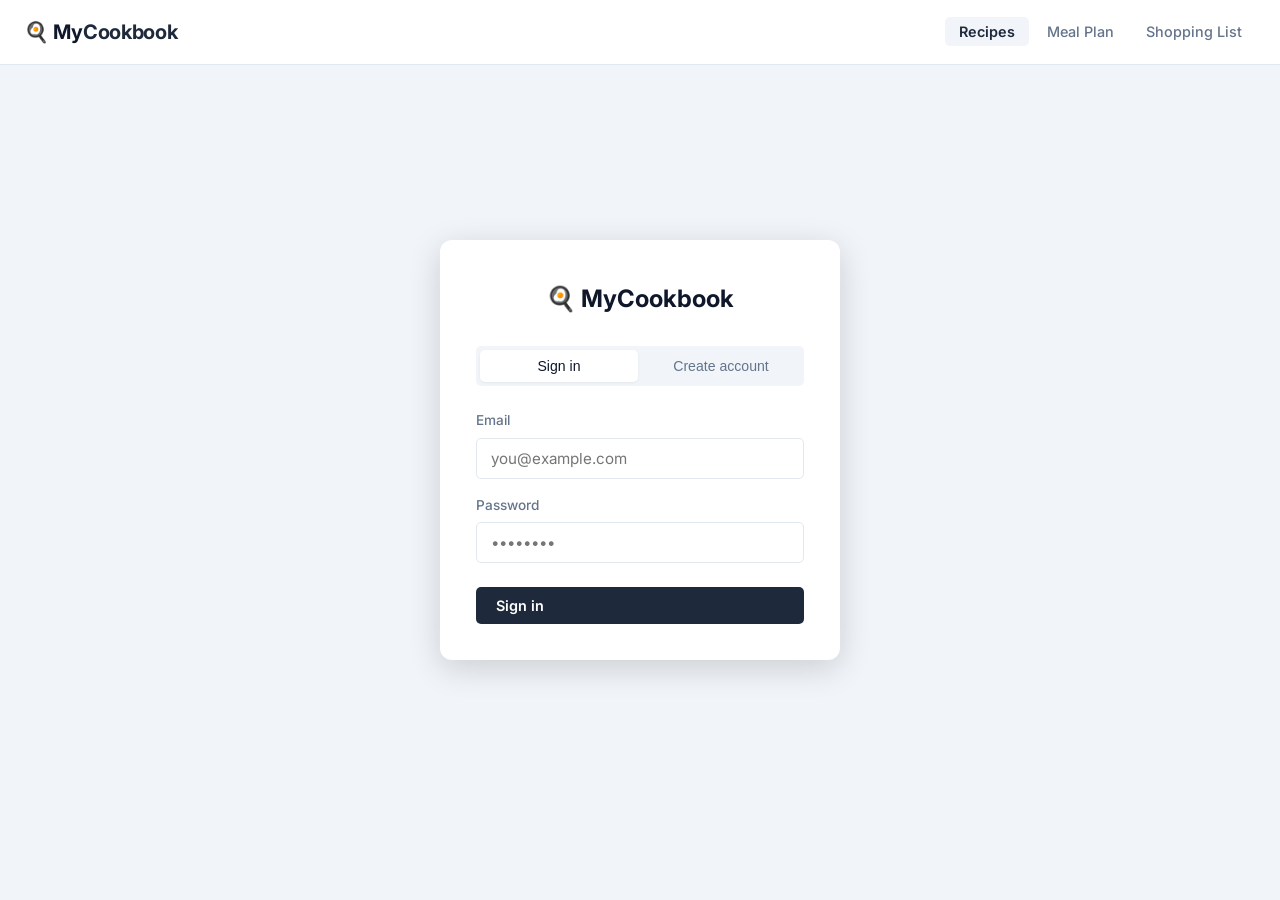
==== templates/index.html @ b2a3c60c "Fix iPhone navbar safe area, mobile nav layout, compress photos before upload" ====
<!DOCTYPE html>
<html lang="en">
<head>
  <meta charset="UTF-8">
  <meta name="viewport" content="width=device-width, initial-scale=1.0, viewport-fit=cover">
  <title>MyCookbook</title>

  <!-- PWA -->
  <link rel="manifest" href="/manifest.json">
  <meta name="theme-color" content="#4CAF50">

  <!-- iOS Safari PWA -->
  <meta name="apple-mobile-web-app-capable" content="yes">
  <meta name="apple-mobile-web-app-status-bar-style" content="black-translucent">
  <meta name="apple-mobile-web-app-title" content="MyCookbook">
  <link rel="apple-touch-icon" href="/static/icons/apple-touch-icon.png">

  <link rel="stylesheet" href="/static/style.css?v=2">
  <link rel="icon" href="/static/icons/icon-192.png">
</head>
<body>

  <!-- ======================================================
       Navbar
  ====================================================== -->
  <nav class="navbar">
    <div class="navbar-row">
      <div class="navbar-brand">🍳 My<span>Cookbook</span></div>
      <ul class="nav-links">
        <li><a href="#" data-view="recipes"  class="active">Recipes</a></li>
        <li><a href="#" data-view="mealplan">Meal Plan</a></li>
        <li><a href="#" data-view="shopping">Shopping List</a></li>
      </ul>
      <button class="btn-logout" id="logout-btn" style="display:none">Sign out</button>
    </div>
  </nav>

  <!-- ======================================================
       Auth screen (shown when not logged in)
  ====================================================== -->
  <div id="auth-screen" style="display:none">
    <div class="auth-card">
      <div class="auth-logo">🍳 MyCookbook</div>
      <div class="auth-tabs">
        <button class="auth-tab active" data-tab="login">Sign in</button>
        <button class="auth-tab" data-tab="register">Create account</button>
      </div>

      <form id="auth-form" autocomplete="on">
        <div class="auth-field">
          <label for="auth-email">Email</label>
          <input type="email" id="auth-email" autocomplete="email" placeholder="you@example.com" required>
        </div>
        <div class="auth-field">
          <label for="auth-password">Password</label>
          <input type="password" id="auth-password" autocomplete="current-password" placeholder="••••••••" required>
        </div>
        <div id="auth-error" class="auth-error" style="display:none"></div>
        <button type="submit" class="btn btn-primary auth-submit" id="auth-submit-btn">Sign in</button>
      </form>
    </div>
  </div>

  <!-- ======================================================
       Main content
  ====================================================== -->
  <main class="main-content" id="app-root" style="display:none">

    <!-- ==================== RECIPES VIEW ==================== -->
    <section class="view active" id="view-recipes">

      <!-- Import card -->
      <div class="import-section">
        <h2>Import a Recipe</h2>
        <p>Paste a recipe URL, or upload a photo of a recipe.</p>
        <div class="import-row">
          <input
            type="url"
            id="import-url"
            placeholder="https://www.allrecipes.com/recipe/..."
            autocomplete="off"
            spellcheck="false"
          >
          <button class="btn btn-primary btn-lg" id="import-btn">
            Import
          </button>
          <button class="btn btn-secondary btn-lg" id="import-photo-btn">
            📷 Photo
          </button>
          <input type="file" id="import-image-input" accept="image/*" style="display:none">
        </div>
        <div id="import-spinner" class="spinner-wrap hidden" style="margin-top:16px">
          <div class="spinner"></div>
          <p>Fetching recipe…</p>
        </div>
      </div>

      <!-- Search bar -->
      <div class="search-filter-section">
        <input
          type="text"
          id="search-input"
          class="search-bar"
          placeholder="Search recipes or ingredients…"
          autocomplete="off"
        >
        <!-- Tag filter chips -->
        <div class="tag-chips" id="tag-chips">
          <button class="tag-chip active" data-tag="All">All</button>
          <button class="tag-chip" data-tag="Vegetarian">Vegetarian</button>
          <button class="tag-chip" data-tag="Vegan">Vegan</button>
          <button class="tag-chip" data-tag="Quick">Quick (&lt;30min)</button>
          <button class="tag-chip" data-tag="Pasta">Pasta</button>
          <button class="tag-chip" data-tag="Chicken">Chicken</button>
          <button class="tag-chip" data-tag="Fish">Fish</button>
          <button class="tag-chip" data-tag="Beef">Beef</button>
          <button class="tag-chip" data-tag="Soup">Soup</button>
        </div>
      </div>

      <!-- Recipe grid -->
      <div class="section-header">
        <h2>My Recipes <span class="recipe-count" id="recipe-count">(0)</span></h2>
      </div>
      <div class="recipe-grid" id="recipe-grid"></div>

    </section>

    <!-- ==================== MEAL PLAN VIEW ==================== -->
    <section class="view" id="view-mealplan">
      <div class="section-header" style="margin-bottom:24px">
        <h2>Meal Plan</h2>
        <div style="display:flex;gap:8px">
          <button class="btn btn-secondary btn-sm" id="save-week-btn">💾 Save week</button>
          <button class="btn btn-danger btn-sm" id="clear-week-btn">🗑 Clear week</button>
        </div>
      </div>

      <div class="mealplan-layout">
        <!-- 7-day grid -->
        <div>
          <div class="day-grid" id="day-grid">
            <!-- rendered by JS -->
          </div>

          <!-- Saved weeks collapsible section -->
          <div class="saved-weeks-section" id="saved-weeks-section" style="margin-top:28px">
            <button class="saved-weeks-toggle" id="saved-weeks-toggle">
              <span>📋 Saved weeks</span>
              <span class="toggle-arrow" id="toggle-arrow">▼</span>
            </button>
            <div class="saved-weeks-list" id="saved-weeks-list" style="display:none">
              <!-- rendered by JS -->
            </div>
          </div>
        </div>

        <!-- Sidebar -->
        <aside class="mealplan-sidebar">
          <h3>Settings</h3>

          <div class="people-ctrl">
            <label>People</label>
            <div class="number-input">
              <button id="people-minus">−</button>
              <span id="people-display">2</span>
              <button id="people-plus">+</button>
            </div>
          </div>

          <button class="btn btn-primary" style="width:100%" id="gen-shopping-btn">
            🛒 Generate Shopping List
          </button>
        </aside>
      </div>
    </section>

    <!-- ==================== SHOPPING LIST VIEW ==================== -->
    <section class="view" id="view-shopping">
      <div class="section-header" style="margin-bottom:24px">
        <h2>Shopping List</h2>
      </div>

      <div class="shopping-layout">
        <!-- Main list -->
        <div class="shopping-list-panel" id="shopping-list-panel">
          <div style="text-align:center;color:var(--text-muted);padding:60px 0">
            <div style="font-size:2.5rem;margin-bottom:12px">🛒</div>
            <p>Add recipes to your meal plan first,<br>then generate the shopping list here.</p>
          </div>
        </div>

        <!-- Controls sidebar -->
        <aside class="shopping-controls">
          <h3>Store</h3>
          <div class="store-toggle">
            <input type="radio" name="store" id="store-ah" value="Albert Heijn" checked>
            <label for="store-ah">Albert Heijn</label>
            <input type="radio" name="store" id="store-lidl" value="Lidl">
            <label for="store-lidl">Lidl</label>
          </div>

          <!-- AH authentication section (shown only when AH is selected) -->
          <div id="ah-auth-section" style="display:none;margin-top:14px">
            <div id="ah-status-disconnected">
              <button class="btn btn-secondary" style="width:100%" id="ah-connect-btn">
                🔗 Connect Albert Heijn
              </button>
            </div>
            <div id="ah-status-connected" style="display:none">
              <div class="ah-connected-badge">✓ Albert Heijn connected</div>
              <button class="btn btn-secondary btn-sm" id="ah-disconnect-btn" style="width:100%;margin-top:6px">
                Disconnect
              </button>
            </div>
            <button class="btn btn-primary" style="width:100%;margin-top:10px" id="ah-send-btn" disabled>
              🛒 Send to AH app
            </button>
          </div>

          <button class="btn btn-primary" style="width:100%;margin-top:14px;margin-bottom:8px" onclick="renderShoppingList()">
            ↻ Refresh List
          </button>
          <button class="btn btn-secondary" style="width:100%" onclick="window.print()">
            🖨️ Print
          </button>
        </aside>
      </div>
    </section>

  </main>

  <!-- ======================================================
       Recipe Detail Modal
  ====================================================== -->
  <div class="modal-backdrop" id="recipe-modal" role="dialog" aria-modal="true">
    <div class="modal">

      <div class="modal-hero" id="modal-hero">
        <div class="modal-hero-placeholder">🍽️</div>
      </div>
      <button class="modal-close" id="modal-close" aria-label="Close">✕</button>
      <button class="modal-edit-btn" id="modal-edit-btn" aria-label="Edit recipe" title="Edit recipe">✏️</button>

      <div class="modal-body">
        <!-- VIEW MODE -->
        <div id="modal-view-mode">
          <h1 class="modal-title" id="modal-title"></h1>
          <div class="modal-meta" id="modal-meta"></div>
          <p class="modal-desc" id="modal-desc"></p>

          <!-- Nutrition badges -->
          <div class="nutrition-row hidden" id="modal-nutrition"></div>

          <!-- Two-column: ingredients + instructions -->
          <div class="recipe-columns">
            <div>
              <div class="col-title">Ingredients</div>
              <ul class="ingredients-list" id="modal-ingredients"></ul>
            </div>
            <div>
              <div class="col-title">Instructions</div>
              <ol class="instructions-list" id="modal-instructions"></ol>
            </div>
          </div>

          <div class="modal-footer">
            <button class="btn btn-primary" id="add-to-mealplan-btn">📅 Add to Meal Plan</button>
            <span class="source-link hidden" id="modal-source"></span>
          </div>
        </div>

        <!-- EDIT MODE -->
        <div id="modal-edit-mode" style="display:none">
          <div class="edit-field-group">
            <label class="edit-label" for="edit-title">Title</label>
            <input type="text" id="edit-title" class="edit-input">
          </div>
          <div class="edit-field-group">
            <label class="edit-label" for="edit-desc">Description</label>
            <textarea id="edit-desc" class="edit-textarea" rows="3"></textarea>
          </div>
          <div class="edit-field-row">
            <div class="edit-field-group" style="flex:1">
              <label class="edit-label" for="edit-servings">Servings</label>
              <input type="number" id="edit-servings" class="edit-input" min="1" style="max-width:100px">
            </div>
            <div class="edit-field-group" style="flex:1">
              <label class="edit-label" for="edit-preptime">Prep Time</label>
              <input type="text" id="edit-preptime" class="edit-input" placeholder="e.g. 15 min">
            </div>
            <div class="edit-field-group" style="flex:1">
              <label class="edit-label" for="edit-cooktime">Cook Time</label>
              <input type="text" id="edit-cooktime" class="edit-input" placeholder="e.g. 30 min">
            </div>
          </div>
          <div class="edit-field-group">
            <label class="edit-label" for="edit-ingredients">Ingredients <span style="font-weight:400;color:var(--text-muted)">(one per line)</span></label>
            <textarea id="edit-ingredients" class="edit-textarea" rows="8"></textarea>
          </div>
          <div class="edit-field-group">
            <label class="edit-label" for="edit-instructions">Instructions <span style="font-weight:400;color:var(--text-muted)">(one per line)</span></label>
            <textarea id="edit-instructions" class="edit-textarea" rows="8"></textarea>
          </div>
          <div class="edit-field-group">
            <label class="edit-label" for="edit-image">Photo URL</label>
            <input type="url" id="edit-image" class="edit-input" placeholder="https://…">
          </div>
          <div class="edit-field-group">
            <label class="edit-label">Tags</label>
            <div class="edit-tags-checkboxes" id="edit-tags-checkboxes"></div>
          </div>
          <div class="edit-actions">
            <button class="btn btn-primary" id="edit-save-btn">Save</button>
            <button class="btn btn-secondary" id="edit-cancel-btn">Cancel</button>
          </div>
        </div>
      </div>
    </div>
  </div>

  <!-- ======================================================
       Import Preview Modal
  ====================================================== -->
  <div class="modal-backdrop" id="preview-modal" role="dialog" aria-modal="true">
    <div class="modal" style="max-width:700px">
      <button class="modal-close" id="preview-close" aria-label="Close">✕</button>
      <div class="modal-body" style="padding-top:52px">
        <h2 style="margin-bottom:4px;font-size:1.2rem">Preview &amp; edit before saving</h2>
        <p style="color:var(--text-muted);font-size:.88rem;margin-bottom:20px">Review the extracted recipe. Edit any field, then save to your library.</p>

        <div class="edit-field-group">
          <label class="edit-label" for="preview-title">Title</label>
          <input type="text" id="preview-title" class="edit-input">
        </div>
        <div class="edit-field-group">
          <label class="edit-label" for="preview-desc">Description</label>
          <textarea id="preview-desc" class="edit-textarea" rows="3"></textarea>
        </div>
        <div class="edit-field-row">
          <div class="edit-field-group" style="flex:1">
            <label class="edit-label" for="preview-servings">Servings</label>
            <input type="number" id="preview-servings" class="edit-input" min="1" style="max-width:100px">
          </div>
          <div class="edit-field-group" style="flex:1">
            <label class="edit-label" for="preview-preptime">Prep Time</label>
            <input type="text" id="preview-preptime" class="edit-input" placeholder="e.g. 15 min">
          </div>
          <div class="edit-field-group" style="flex:1">
            <label class="edit-label" for="preview-cooktime">Cook Time</label>
            <input type="text" id="preview-cooktime" class="edit-input" placeholder="e.g. 30 min">
          </div>
        </div>
        <div class="edit-field-group">
          <label class="edit-label" for="preview-ingredients">Ingredients <span style="font-weight:400;color:var(--text-muted)">(one per line)</span></label>
          <textarea id="preview-ingredients" class="edit-textarea" rows="7"></textarea>
        </div>
        <div class="edit-field-group">
          <label class="edit-label" for="preview-instructions">Instructions <span style="font-weight:400;color:var(--text-muted)">(one per line)</span></label>
          <textarea id="preview-instructions" class="edit-textarea" rows="7"></textarea>
        </div>
        <div class="edit-field-group">
          <label class="edit-label">Tags</label>
          <div class="edit-tags-checkboxes" id="preview-tags-checkboxes"></div>
        </div>

        <div style="margin-top:20px;display:flex;justify-content:flex-end;gap:10px">
          <button class="btn btn-secondary" id="preview-discard-btn">Discard</button>
          <button class="btn btn-primary" id="preview-save-btn">Save to library</button>
        </div>
      </div>
    </div>
  </div>

  <!-- ======================================================
       Multi-recipe picker (blog pages with several recipes)
  ====================================================== -->
  <div class="modal-backdrop" id="multi-picker-modal" role="dialog" aria-modal="true">
    <div class="modal" style="max-width:540px">
      <button class="modal-close" id="multi-picker-close" aria-label="Close">✕</button>
      <div class="modal-body" style="padding-top:52px">
        <h2 style="margin-bottom:4px;font-size:1.15rem">Multiple recipes found</h2>
        <p id="multi-picker-count" style="color:var(--text-muted);font-size:.9rem;margin-bottom:18px"></p>
        <div id="multi-picker-list" style="display:flex;flex-direction:column;gap:10px;max-height:55vh;overflow-y:auto;padding-right:4px"></div>
        <div style="margin-top:20px;display:flex;justify-content:flex-end;gap:10px">
          <button class="btn btn-secondary" onclick="closeMultiPicker()">Cancel</button>
          <button class="btn btn-primary" id="multi-picker-save-btn">Save selected</button>
        </div>
      </div>
    </div>
  </div>

  <!-- ======================================================
       Recipe Picker Modal (for Meal Plan + button)
  ====================================================== -->
  <div class="modal-backdrop" id="picker-modal" role="dialog" aria-modal="true">
    <div class="modal" style="max-width:420px">
      <button class="modal-close" id="picker-close" aria-label="Close" style="position:absolute;top:14px;right:14px;z-index:5">✕</button>
      <div class="modal-body" style="padding-top:48px">
        <h2 style="margin-bottom:16px;font-size:1.15rem">Choose a Recipe</h2>
        <div class="picker-list" id="picker-list"></div>
      </div>
    </div>
  </div>

  <!-- ======================================================
       Albert Heijn Connect Modal
  ====================================================== -->
  <div class="modal-backdrop" id="ah-connect-modal" role="dialog" aria-modal="true">
    <div class="modal" style="max-width:500px">
      <button class="modal-close" id="ah-modal-close" aria-label="Close">✕</button>
      <div class="modal-body" style="padding-top:52px">
        <h2 style="margin-bottom:6px;font-size:1.15rem">Connect Albert Heijn</h2>
        <p style="color:var(--text-muted);font-size:.88rem;margin-bottom:20px">
          Follow these steps to link your AH account.
        </p>
        <ol class="ah-steps">
          <li>Click <strong>Open AH Login</strong> below — a new tab will open.</li>
          <li>Log in with your Albert Heijn account.</li>
          <li>After logging in your browser will show an error page. That's expected. <strong>Copy the full URL</strong> from the address bar (it starts with <code>appie://</code>).</li>
          <li>Paste it in the field below and click <strong>Connect</strong>.</li>
        </ol>

        <a
          href="https://login.ah.nl/secure/oauth/authorize?client_id=appie-ios&response_type=code&redirect_uri=appie%3A%2F%2Flogin-exit"
          target="_blank"
          rel="noopener"
          class="btn btn-secondary"
          style="display:inline-block;margin-bottom:20px"
        >↗ Open AH Login</a>

        <div class="edit-field-group">
          <label class="edit-label" for="ah-code-input">Paste the address-bar URL here</label>
          <input
            type="text"
            id="ah-code-input"
            class="edit-input"
            placeholder="appie://login-exit?code=..."
            autocomplete="off"
            spellcheck="false"
          >
        </div>
        <p id="ah-connect-error" style="color:var(--danger,#e53935);font-size:.85rem;margin-top:6px;display:none"></p>

        <div style="margin-top:20px;display:flex;justify-content:flex-end;gap:10px">
          <button class="btn btn-secondary" id="ah-modal-cancel">Cancel</button>
          <button class="btn btn-primary" id="ah-modal-connect-btn">Connect</button>
        </div>
      </div>
    </div>
  </div>

  <!-- ======================================================
       Toast container
  ====================================================== -->
  <div id="toast-container" aria-live="polite"></div>

  <script src="/static/app.js?v=2"></script>
</body>
</html>
---- static/style.css ----
/* ============================================================
   MyCookbook — global styles
   ============================================================ */

@import url('https://fonts.googleapis.com/css2?family=Inter:wght@300;400;500;600;700&display=swap');

/* ---- Reset & base ---- */
*, *::before, *::after { box-sizing: border-box; margin: 0; padding: 0; }

:root {
  /* Clean & Modern palette */
  --primary:      #1E293B;
  --primary-dark: #0F172A;
  --primary-light:#F1F5F9;
  --accent:       #F97316;

  /* Backward-compat aliases — existing selectors need no changes */
  --green:        var(--primary);
  --green-dark:   var(--primary-dark);
  --green-light:  var(--primary-light);

  --bg:          #FFFFFF;
  --white:       #FFFFFF;
  --text:        #0F172A;
  --text-muted:  #64748B;
  --border:      #E2E8F0;
  --shadow-sm:   0 1px 3px rgba(0,0,0,.06);
  --shadow-md:   0 4px 16px rgba(0,0,0,.10);
  --shadow-lg:   0 8px 32px rgba(0,0,0,.16);
  --radius-card: 8px;
  --radius-btn:  5px;
  --nav-h:       64px;
}

html { scroll-behavior: smooth; }

body {
  font-family: 'Inter', system-ui, sans-serif;
  background: var(--bg);
  color: var(--text);
  min-height: 100vh;
  font-size: 15px;
  line-height: 1.6;
}

/* ---- Typography ---- */
h1, h2, h3, h4 { line-height: 1.25; font-weight: 600; }
a { color: var(--green); text-decoration: none; }

/* ---- Scrollbar ---- */
::-webkit-scrollbar { width: 6px; }
::-webkit-scrollbar-track { background: transparent; }
::-webkit-scrollbar-thumb { background: var(--border); border-radius: 3px; }

/* ============================================================
   Navbar
   ============================================================ */
/* ============================================================
   Auth screen
   ============================================================ */
#auth-screen {
  min-height: 100vh;
  display: flex;
  align-items: center;
  justify-content: center;
  background: var(--primary-light);
  padding: 24px;
}

.auth-card {
  background: var(--white);
  border-radius: 12px;
  box-shadow: var(--shadow-lg);
  padding: 40px 36px 36px;
  width: 100%;
  max-width: 400px;
}

.auth-logo {
  font-size: 1.5rem;
  font-weight: 700;
  text-align: center;
  margin-bottom: 28px;
  color: var(--text);
}

.auth-tabs {
  display: flex;
  gap: 4px;
  background: var(--primary-light);
  border-radius: var(--radius-btn);
  padding: 4px;
  margin-bottom: 24px;
}

.auth-tab {
  flex: 1;
  padding: 8px;
  border: none;
  background: transparent;
  border-radius: var(--radius-btn);
  font-size: .88rem;
  font-weight: 500;
  cursor: pointer;
  color: var(--text-muted);
  transition: all .15s;
}

.auth-tab.active {
  background: var(--white);
  color: var(--text);
  box-shadow: var(--shadow-sm);
}

.auth-field {
  margin-bottom: 16px;
}

.auth-field label {
  display: block;
  font-size: .85rem;
  font-weight: 500;
  color: var(--text-muted);
  margin-bottom: 6px;
}

.auth-field input {
  width: 100%;
  padding: 10px 14px;
  border: 1px solid var(--border);
  border-radius: var(--radius-btn);
  font-size: .95rem;
  font-family: inherit;
  outline: none;
  transition: border-color .15s;
}

.auth-field input:focus { border-color: var(--primary); }

.auth-error {
  color: #DC2626;
  font-size: .85rem;
  margin-bottom: 12px;
  padding: 10px 14px;
  background: #FEF2F2;
  border-radius: var(--radius-btn);
}

.auth-submit {
  width: 100%;
  margin-top: 8px;
  padding: 12px;
  font-size: 1rem;
}

/* Logout button in navbar */
.btn-logout {
  padding: 6px 14px;
  border: 1px solid var(--border);
  border-radius: var(--radius-btn);
  background: transparent;
  font-size: .85rem;
  color: var(--text-muted);
  cursor: pointer;
  font-family: inherit;
  transition: all .15s;
}
.btn-logout:hover { background: var(--primary-light); color: var(--text); }

/* ============================================================
   Navbar
   ============================================================ */
.navbar {
  position: fixed;
  top: 0; left: 0; right: 0;
  /* Safe area padding pushes content below notch/Dynamic Island */
  padding-top: env(safe-area-inset-top);
  padding-left: env(safe-area-inset-left);
  padding-right: env(safe-area-inset-right);
  background: var(--white);
  border-bottom: 1px solid var(--border);
  z-index: 100;
}

.navbar-row {
  height: var(--nav-h);
  display: flex;
  align-items: center;
  padding: 0 24px;
  gap: 16px;
}

.navbar-brand {
  font-size: 1.25rem;
  font-weight: 700;
  color: var(--text);
  white-space: nowrap;
  letter-spacing: -.3px;
}

.navbar-brand span { color: var(--green); }

.nav-links {
  display: flex;
  gap: 4px;
  list-style: none;
  margin-left: auto;
}

.nav-links a {
  padding: 6px 14px;
  border-radius: var(--radius-btn);
  color: var(--text-muted);
  font-weight: 500;
  font-size: .9rem;
  transition: background .15s, color .15s;
}

.nav-links a:hover { background: var(--green-light); color: var(--green); }
.nav-links a.active { background: var(--green-light); color: var(--green); font-weight: 600; }

/* ============================================================
   Layout
   ============================================================ */
.main-content {
  padding: 32px 24px;
  max-width: 1200px;
  margin-left: auto;
  margin-right: auto;
  margin-top: calc(var(--nav-h) + env(safe-area-inset-top) + 32px);
}

.view { display: none; }
.view.active { display: block; }

/* ============================================================
   Buttons
   ============================================================ */
.btn {
  display: inline-flex;
  align-items: center;
  gap: 6px;
  padding: 10px 20px;
  border: none;
  border-radius: var(--radius-btn);
  font-family: inherit;
  font-size: .9rem;
  font-weight: 600;
  cursor: pointer;
  transition: background .15s, transform .1s, box-shadow .15s;
  white-space: nowrap;
}

.btn:active { transform: scale(.97); }

.btn-primary {
  background: var(--green);
  color: #fff;
}
.btn-primary:hover { background: var(--primary-dark); box-shadow: 0 2px 8px rgba(30,41,59,.30); }

.btn-secondary {
  background: var(--white);
  color: var(--text);
  border: 1px solid var(--border);
}
.btn-secondary:hover { background: var(--bg); }

.btn-ghost {
  background: transparent;
  color: var(--text-muted);
  padding: 6px 10px;
}
.btn-ghost:hover { background: var(--border); color: var(--text); }

.btn-danger {
  background: #FEE2E2;
  color: #B91C1C;
  border: 1px solid #FECACA;
}
.btn-danger:hover { background: #FECACA; }

.btn-sm { padding: 6px 12px; font-size: .82rem; }
.btn-lg { padding: 13px 28px; font-size: 1rem; }

.btn:disabled { opacity: .5; cursor: not-allowed; pointer-events: none; }

/* ============================================================
   Import Section
   ============================================================ */
.import-section {
  background: var(--white);
  border: 2px dashed var(--border);
  border-radius: var(--radius-card);
  padding: 36px 40px;
  margin-bottom: 24px;
  text-align: center;
  transition: border-color .2s;
}

.import-section:focus-within { border-color: var(--accent); }

.import-section h2 {
  font-size: 1.4rem;
  margin-bottom: 6px;
  color: var(--text);
}

.import-section p {
  color: var(--text-muted);
  margin-bottom: 20px;
  font-size: .92rem;
}

.import-row {
  display: flex;
  gap: 10px;
  max-width: 620px;
  margin: 0 auto;
}

.import-row input {
  flex: 1;
  padding: 11px 16px;
  border: 1.5px solid var(--border);
  border-radius: var(--radius-btn);
  font-family: inherit;
  font-size: .92rem;
  background: var(--bg);
  color: var(--text);
  transition: border-color .15s;
}

.import-row input:focus { outline: none; border-color: var(--accent); }
.import-row input::placeholder { color: #A3A3A3; }

/* ============================================================
   Search & Filter Section
   ============================================================ */
.search-filter-section {
  margin-bottom: 24px;
}

.search-bar {
  width: 100%;
  padding: 11px 16px;
  border: 1.5px solid var(--border);
  border-radius: var(--radius-btn);
  font-family: inherit;
  font-size: .95rem;
  background: var(--white);
  color: var(--text);
  transition: border-color .15s;
  margin-bottom: 12px;
}

.search-bar:focus { outline: none; border-color: var(--accent); }
.search-bar::placeholder { color: #A3A3A3; }

.tag-chips {
  display: flex;
  flex-wrap: wrap;
  gap: 8px;
}

.tag-chip {
  padding: 5px 14px;
  border-radius: 20px;
  border: 1.5px solid var(--border);
  background: var(--white);
  color: var(--text-muted);
  font-family: inherit;
  font-size: .82rem;
  font-weight: 500;
  cursor: pointer;
  transition: background .15s, color .15s, border-color .15s;
  white-space: nowrap;
}

.tag-chip:hover {
  border-color: var(--green);
  color: var(--green);
}

.tag-chip.active {
  background: var(--green);
  color: #fff;
  border-color: var(--green);
}

/* ============================================================
   Spinner
   ============================================================ */
.spinner-wrap {
  display: flex;
  flex-direction: column;
  align-items: center;
  gap: 12px;
  padding: 20px 0;
}

.spinner {
  width: 36px; height: 36px;
  border: 3px solid var(--border);
  border-top-color: var(--green);
  border-radius: 50%;
  animation: spin .7s linear infinite;
}

@keyframes spin { to { transform: rotate(360deg); } }

.spinner-wrap p { color: var(--text-muted); font-size: .88rem; }

/* ============================================================
   Section headers
   ============================================================ */
.section-header {
  display: flex;
  align-items: center;
  justify-content: space-between;
  margin-bottom: 20px;
}

.section-header h2 { font-size: 1.3rem; }
.recipe-count { color: var(--text-muted); font-size: .88rem; font-weight: 400; margin-left: 8px; }

/* ============================================================
   Recipe Grid
   ============================================================ */
.recipe-grid {
  display: grid;
  grid-template-columns: repeat(auto-fill, minmax(260px, 1fr));
  gap: 20px;
}

.recipe-card {
  background: var(--white);
  border-radius: var(--radius-card);
  overflow: hidden;
  box-shadow: var(--shadow-sm);
  cursor: pointer;
  transition: box-shadow .2s, transform .2s;
  position: relative;
}

.recipe-card:hover { box-shadow: var(--shadow-md); transform: translateY(-3px); }

.card-img-wrap {
  width: 100%;
  aspect-ratio: 16/10;
  overflow: hidden;
  background: var(--border);
  position: relative;
}

.card-img-wrap img {
  width: 100%; height: 100%;
  object-fit: cover;
  transition: transform .3s;
}

.recipe-card:hover .card-img-wrap img { transform: scale(1.04); }

.card-img-placeholder {
  width: 100%; height: 100%;
  display: flex;
  align-items: center;
  justify-content: center;
  font-size: 3rem;
  background: linear-gradient(135deg, #F8FAFC, #F1F5F9);
}

.card-body { padding: 14px 16px 16px; }

.card-title {
  font-size: .97rem;
  font-weight: 600;
  margin-bottom: 8px;
  display: -webkit-box;
  -webkit-line-clamp: 2;
  -webkit-box-orient: vertical;
  overflow: hidden;
  color: var(--text);
}

.card-meta {
  display: flex;
  align-items: center;
  gap: 12px;
  font-size: .8rem;
  color: var(--text-muted);
}

.card-meta-item { display: flex; align-items: center; gap: 4px; }

.card-tags {
  display: flex;
  flex-wrap: wrap;
  gap: 4px;
  margin-top: 8px;
}

.card-tag {
  font-size: .72rem;
  padding: 2px 8px;
  border-radius: 10px;
  background: var(--green-light);
  color: var(--green-dark);
  font-weight: 500;
}

.card-actions {
  position: absolute;
  top: 8px; right: 8px;
  display: flex;
  gap: 4px;
  opacity: 0;
  transition: opacity .15s;
}

.recipe-card:hover .card-actions { opacity: 1; }

.card-action-btn {
  width: 32px; height: 32px;
  border-radius: 50%;
  border: none;
  cursor: pointer;
  display: flex;
  align-items: center;
  justify-content: center;
  font-size: 14px;
  transition: background .15s, transform .1s;
  backdrop-filter: blur(4px);
}

.card-action-btn:active { transform: scale(.9); }
.card-action-btn.delete { background: rgba(255,255,255,.9); color: #EF4444; }
.card-action-btn.delete:hover { background: #FEE2E2; }

/* ============================================================
   Empty state
   ============================================================ */
.empty-state {
  text-align: center;
  padding: 60px 20px;
  color: var(--text-muted);
}

.empty-state .empty-icon { font-size: 3.5rem; margin-bottom: 16px; }
.empty-state h3 { font-size: 1.15rem; margin-bottom: 8px; color: var(--text); }
.empty-state p { font-size: .9rem; max-width: 340px; margin: 0 auto; }

/* ============================================================
   Modal
   ============================================================ */
.modal-backdrop {
  position: fixed;
  inset: 0;
  background: rgba(0,0,0,.45);
  z-index: 200;
  display: flex;
  align-items: flex-start;
  justify-content: center;
  padding: 32px 16px;
  overflow-y: auto;
  opacity: 0;
  pointer-events: none;
  transition: opacity .2s;
}

.modal-backdrop.open { opacity: 1; pointer-events: all; }

.modal {
  background: var(--white);
  border-radius: 16px;
  width: 100%;
  max-width: 820px;
  box-shadow: var(--shadow-lg);
  overflow: hidden;
  transform: translateY(20px);
  transition: transform .25s;
  position: relative;
}

.modal-backdrop.open .modal { transform: translateY(0); }

.modal-hero {
  width: 100%;
  aspect-ratio: 16/7;
  overflow: hidden;
  background: var(--border);
  position: relative;
}

.modal-hero img { width: 100%; height: 100%; object-fit: cover; }

.modal-hero-placeholder {
  width: 100%; height: 100%;
  display: flex;
  align-items: center;
  justify-content: center;
  font-size: 5rem;
  background: linear-gradient(135deg, #F8FAFC, #F1F5F9);
}

.modal-close {
  position: absolute;
  top: 14px; right: 14px;
  width: 36px; height: 36px;
  border-radius: 50%;
  background: rgba(255,255,255,.9);
  border: none;
  font-size: 1.2rem;
  cursor: pointer;
  display: flex; align-items: center; justify-content: center;
  box-shadow: var(--shadow-sm);
  transition: background .15s;
  z-index: 5;
}

.modal-close:hover { background: var(--white); }

/* Edit button in modal hero area */
.modal-edit-btn {
  position: absolute;
  top: 14px; right: 58px;
  width: 36px; height: 36px;
  border-radius: 50%;
  background: rgba(255,255,255,.9);
  border: none;
  font-size: 1rem;
  cursor: pointer;
  display: flex; align-items: center; justify-content: center;
  box-shadow: var(--shadow-sm);
  transition: background .15s;
  z-index: 5;
}

.modal-edit-btn:hover { background: var(--white); }

.modal-body { padding: 28px 32px 36px; }

.modal-title { font-size: 1.6rem; margin-bottom: 6px; }

.modal-meta {
  display: flex;
  flex-wrap: wrap;
  align-items: center;
  gap: 16px;
  margin-bottom: 18px;
}

.modal-meta-item {
  display: flex;
  align-items: center;
  gap: 6px;
  font-size: .88rem;
  color: var(--text-muted);
  background: var(--bg);
  padding: 5px 12px;
  border-radius: 20px;
}

.servings-ctrl {
  display: flex;
  align-items: center;
  gap: 8px;
  background: var(--bg);
  padding: 4px 8px 4px 12px;
  border-radius: 20px;
  font-size: .88rem;
  color: var(--text-muted);
}

.servings-btn {
  width: 26px; height: 26px;
  border-radius: 50%;
  border: 1.5px solid var(--border);
  background: var(--white);
  cursor: pointer;
  font-size: .9rem;
  display: flex; align-items: center; justify-content: center;
  transition: border-color .15s;
}

.servings-btn:hover { border-color: var(--green); color: var(--green); }
#servings-display { font-weight: 600; color: var(--text); min-width: 20px; text-align: center; }

.modal-desc {
  color: var(--text-muted);
  font-size: .92rem;
  margin-bottom: 20px;
  line-height: 1.65;
}

.nutrition-row {
  display: flex;
  flex-wrap: wrap;
  gap: 10px;
  margin-bottom: 28px;
}

.nutrition-badge {
  background: var(--green-light);
  color: var(--green-dark);
  border-radius: 8px;
  padding: 6px 14px;
  font-size: .8rem;
  font-weight: 600;
  text-transform: uppercase;
  letter-spacing: .3px;
}

.nutrition-badge span { display: block; font-size: .75rem; font-weight: 400; color: var(--text-muted); text-transform: none; }

.recipe-columns {
  display: grid;
  grid-template-columns: 1fr 1.5fr;
  gap: 32px;
  margin-bottom: 28px;
}

.col-title {
  font-size: 1rem;
  font-weight: 700;
  margin-bottom: 14px;
  padding-bottom: 8px;
  border-bottom: 2px solid var(--green-light);
  color: var(--text);
}

.ingredients-list { list-style: none; }
.ingredients-list li {
  padding: 7px 0;
  border-bottom: 1px solid var(--border);
  font-size: .9rem;
  display: flex;
  align-items: flex-start;
  gap: 8px;
}

.ingredients-list li::before {
  content: '';
  width: 6px; height: 6px;
  background: var(--green);
  border-radius: 50%;
  flex-shrink: 0;
  margin-top: 6px;
}

.instructions-list { list-style: none; counter-reset: steps; }
.instructions-list li {
  counter-increment: steps;
  padding: 10px 0 10px 44px;
  border-bottom: 1px solid var(--border);
  font-size: .9rem;
  position: relative;
  line-height: 1.65;
}

.instructions-list li::before {
  content: counter(steps);
  position: absolute;
  left: 0;
  top: 10px;
  width: 28px; height: 28px;
  background: var(--green);
  color: #fff;
  border-radius: 50%;
  display: flex;
  align-items: center;
  justify-content: center;
  font-size: .75rem;
  font-weight: 700;
}

.modal-footer {
  display: flex;
  gap: 10px;
  align-items: center;
  flex-wrap: wrap;
}

.source-link { font-size: .8rem; color: var(--text-muted); margin-left: auto; }
.source-link a { color: var(--green); }

/* ============================================================
   Edit Mode (inside recipe modal & preview modal)
   ============================================================ */
.edit-field-group {
  margin-bottom: 16px;
}

.edit-field-row {
  display: flex;
  gap: 16px;
  margin-bottom: 16px;
}

.edit-label {
  display: block;
  font-size: .85rem;
  font-weight: 600;
  color: var(--text);
  margin-bottom: 6px;
}

.edit-input {
  width: 100%;
  padding: 9px 14px;
  border: 1.5px solid var(--border);
  border-radius: var(--radius-btn);
  font-family: inherit;
  font-size: .92rem;
  background: var(--bg);
  color: var(--text);
  transition: border-color .15s;
}

.edit-input:focus { outline: none; border-color: var(--accent); }

.edit-textarea {
  width: 100%;
  padding: 9px 14px;
  border: 1.5px solid var(--border);
  border-radius: var(--radius-btn);
  font-family: inherit;
  font-size: .88rem;
  background: var(--bg);
  color: var(--text);
  resize: vertical;
  transition: border-color .15s;
  line-height: 1.6;
}

.edit-textarea:focus { outline: none; border-color: var(--accent); }

.edit-tags-checkboxes {
  display: flex;
  flex-wrap: wrap;
  gap: 10px;
}

.edit-tag-item {
  display: flex;
  align-items: center;
  gap: 6px;
  font-size: .85rem;
  cursor: pointer;
}

.edit-tag-item input[type="checkbox"] {
  accent-color: var(--green);
  width: 15px; height: 15px;
  cursor: pointer;
}

.edit-actions {
  display: flex;
  gap: 10px;
  margin-top: 24px;
}

/* ============================================================
   Meal Plan View
   ============================================================ */
.mealplan-layout {
  display: grid;
  grid-template-columns: 1fr 240px;
  gap: 28px;
  align-items: start;
}

.day-grid {
  display: grid;
  grid-template-columns: repeat(7, 1fr);
  gap: 10px;
}

.day-card {
  background: var(--white);
  border-radius: var(--radius-card);
  overflow: hidden;
  box-shadow: var(--shadow-sm);
  min-height: 160px;
  display: flex;
  flex-direction: column;
}

.day-header {
  background: var(--green);
  color: #fff;
  text-align: center;
  padding: 8px 4px;
  font-size: .78rem;
  font-weight: 700;
  letter-spacing: .4px;
  text-transform: uppercase;
}

.day-body {
  flex: 1;
  padding: 8px;
  display: flex;
  flex-direction: column;
  gap: 6px;
}

.day-recipe-chip {
  background: var(--green-light);
  border-radius: 6px;
  padding: 4px 6px;
  font-size: .72rem;
  font-weight: 600;
  color: var(--green-dark);
  display: flex;
  align-items: center;
  justify-content: space-between;
  gap: 4px;
  line-height: 1.3;
}

.day-recipe-chip .chip-remove {
  border: none;
  background: none;
  cursor: pointer;
  color: var(--green-dark);
  opacity: .6;
  font-size: .85rem;
  padding: 0;
  line-height: 1;
}

.day-recipe-chip .chip-remove:hover { opacity: 1; }

.day-add-btn {
  margin-top: auto;
  width: 100%;
  padding: 6px;
  border: 1.5px dashed var(--border);
  border-radius: 6px;
  background: none;
  cursor: pointer;
  font-size: 1.1rem;
  color: var(--text-muted);
  transition: border-color .15s, color .15s;
}

.day-add-btn:hover { border-color: var(--green); color: var(--green); }

.mealplan-sidebar {
  background: var(--white);
  border-radius: var(--radius-card);
  padding: 20px;
  box-shadow: var(--shadow-sm);
  position: sticky;
  top: calc(var(--nav-h) + env(safe-area-inset-top) + 20px);
}

.mealplan-sidebar h3 { font-size: 1rem; margin-bottom: 16px; }

.people-ctrl {
  display: flex;
  align-items: center;
  gap: 10px;
  margin-bottom: 20px;
  font-size: .9rem;
}

.people-ctrl label { flex: 1; color: var(--text-muted); }

.number-input {
  display: flex;
  align-items: center;
  gap: 6px;
}

.number-input button {
  width: 28px; height: 28px;
  border-radius: 50%;
  border: 1.5px solid var(--border);
  background: var(--white);
  cursor: pointer;
  font-size: .95rem;
  display: flex; align-items: center; justify-content: center;
  transition: border-color .15s;
}

.number-input button:hover { border-color: var(--green); color: var(--green); }
.number-input span { font-weight: 700; min-width: 20px; text-align: center; }

/* ============================================================
   Saved Weeks Section
   ============================================================ */
.saved-weeks-section {
  background: var(--white);
  border-radius: var(--radius-card);
  box-shadow: var(--shadow-sm);
  overflow: hidden;
}

.saved-weeks-toggle {
  width: 100%;
  display: flex;
  align-items: center;
  justify-content: space-between;
  padding: 14px 20px;
  background: none;
  border: none;
  font-family: inherit;
  font-size: .95rem;
  font-weight: 600;
  color: var(--text);
  cursor: pointer;
  transition: background .15s;
}

.saved-weeks-toggle:hover { background: var(--bg); }

.toggle-arrow {
  font-size: .75rem;
  color: var(--text-muted);
  transition: transform .2s;
}

.toggle-arrow.open { transform: rotate(180deg); }

.saved-weeks-list {
  border-top: 1px solid var(--border);
  padding: 8px 0;
}

.saved-week-row {
  display: flex;
  align-items: center;
  gap: 12px;
  padding: 10px 20px;
  border-bottom: 1px solid var(--border);
  transition: background .12s;
}

.saved-week-row:last-child { border-bottom: none; }
.saved-week-row:hover { background: var(--bg); }

.saved-week-info { flex: 1; min-width: 0; }
.saved-week-name {
  font-weight: 600;
  font-size: .9rem;
  white-space: nowrap;
  overflow: hidden;
  text-overflow: ellipsis;
}

.saved-week-date {
  font-size: .78rem;
  color: var(--text-muted);
  margin-top: 2px;
}

.saved-week-actions {
  display: flex;
  gap: 6px;
  flex-shrink: 0;
}

.saved-weeks-empty {
  padding: 20px;
  text-align: center;
  color: var(--text-muted);
  font-size: .88rem;
}

/* ============================================================
   Recipe Picker Modal (Meal Plan)
   ============================================================ */
.picker-list { max-height: 360px; overflow-y: auto; }
.picker-item {
  display: flex;
  align-items: center;
  gap: 12px;
  padding: 10px 12px;
  border-radius: 8px;
  cursor: pointer;
  transition: background .12s;
}

.picker-item:hover { background: var(--bg); }

.picker-thumb {
  width: 44px; height: 44px;
  border-radius: 6px;
  overflow: hidden;
  background: var(--border);
  flex-shrink: 0;
  display: flex;
  align-items: center;
  justify-content: center;
  font-size: 1.3rem;
}

.picker-thumb img { width: 100%; height: 100%; object-fit: cover; }
.picker-item-name { font-size: .9rem; font-weight: 500; }

/* Multi-recipe picker */
.multi-picker-item {
  display: flex;
  align-items: center;
  gap: 12px;
  padding: 10px 12px;
  border: 1px solid var(--border);
  border-radius: 10px;
  cursor: pointer;
  transition: background .15s;
  user-select: none;
}
.multi-picker-item:hover { background: var(--bg); }
.multi-picker-item input[type="checkbox"] {
  width: 18px; height: 18px;
  accent-color: var(--green);
  flex-shrink: 0;
  cursor: pointer;
}
.multi-picker-item .picker-thumb { width: 52px; height: 52px; flex-shrink: 0; }
.multi-picker-item-info { flex: 1; min-width: 0; }
.multi-picker-item-title { font-weight: 600; font-size: .95rem; }
.multi-picker-item-meta  { font-size: .8rem; color: var(--text-muted); margin-top: 2px; }
.picker-thumb-placeholder { width: 100%; height: 100%; display: flex; align-items: center; justify-content: center; background: var(--bg); border-radius: 6px; font-size: 1.4rem; }

/* ============================================================
   Shopping List View
   ============================================================ */
.shopping-layout {
  display: grid;
  grid-template-columns: 1fr 280px;
  gap: 28px;
  align-items: start;
}

.shopping-controls {
  background: var(--white);
  border-radius: var(--radius-card);
  padding: 20px;
  box-shadow: var(--shadow-sm);
  position: sticky;
  top: calc(var(--nav-h) + env(safe-area-inset-top) + 20px);
}

.shopping-controls h3 { font-size: 1rem; margin-bottom: 16px; }

.store-toggle {
  display: flex;
  gap: 0;
  border-radius: var(--radius-btn);
  overflow: hidden;
  border: 1.5px solid var(--border);
  margin-bottom: 16px;
}

.store-toggle input[type="radio"] { display: none; }

.store-toggle label {
  flex: 1;
  text-align: center;
  padding: 8px 12px;
  cursor: pointer;
  font-size: .85rem;
  font-weight: 500;
  color: var(--text-muted);
  transition: background .15s, color .15s;
}

.store-toggle input:checked + label {
  background: var(--green);
  color: #fff;
}

.shopping-list-panel {
  background: var(--white);
  border-radius: var(--radius-card);
  padding: 24px;
  box-shadow: var(--shadow-sm);
}

.shopping-list-panel.empty { text-align: center; color: var(--text-muted); padding: 60px 24px; }

.category-section { margin-bottom: 24px; }

.category-title {
  font-size: .78rem;
  font-weight: 700;
  text-transform: uppercase;
  letter-spacing: .8px;
  color: var(--text-muted);
  margin-bottom: 10px;
  padding-bottom: 6px;
  border-bottom: 2px solid var(--green-light);
}

.shopping-item {
  display: flex;
  align-items: center;
  gap: 10px;
  padding: 8px 0;
  border-bottom: 1px solid var(--border);
  font-size: .9rem;
}

.shopping-item:last-child { border-bottom: none; }

.shopping-item input[type="checkbox"] { accent-color: var(--green); width: 16px; height: 16px; cursor: pointer; flex-shrink: 0; }
.shopping-item label { cursor: pointer; flex: 1; }
.shopping-item input:checked + label { text-decoration: line-through; color: var(--text-muted); }

/* ============================================================
   Toast
   ============================================================ */
#toast-container {
  position: fixed;
  bottom: 24px; right: 24px;
  z-index: 500;
  display: flex;
  flex-direction: column;
  gap: 8px;
  pointer-events: none;
}

.toast {
  background: var(--text);
  color: #fff;
  padding: 12px 18px;
  border-radius: 10px;
  font-size: .88rem;
  font-weight: 500;
  box-shadow: var(--shadow-md);
  animation: toastIn .25s ease, toastOut .3s ease 2.7s forwards;
  pointer-events: auto;
  display: flex;
  align-items: center;
  gap: 8px;
  max-width: 320px;
}

.toast.success { background: var(--green); }
.toast.error   { background: #EF4444; }
.toast.warning { background: #F59E0B; }

@keyframes toastIn  { from { opacity: 0; transform: translateY(12px); } to { opacity: 1; transform: none; } }
@keyframes toastOut { from { opacity: 1; } to { opacity: 0; transform: translateY(-6px); } }

/* ============================================================
   Utility
   ============================================================ */
.hidden { display: none !important; }
.flex-gap { display: flex; gap: 10px; align-items: center; }

/* ============================================================
   Responsive
   ============================================================ */
@media (max-width: 900px) {
  .recipe-columns { grid-template-columns: 1fr; }
  .mealplan-layout { grid-template-columns: 1fr; }
  .shopping-layout { grid-template-columns: 1fr; }
  .day-grid { grid-template-columns: repeat(4, 1fr); }
  .edit-field-row { flex-direction: column; gap: 0; }
}

@media (max-width: 600px) {
  .navbar-row { padding: 0 12px; gap: 8px; }
  .navbar-brand { font-size: 1rem; }
  .nav-links { gap: 2px; }
  .nav-links a { padding: 5px 7px; font-size: .78rem; }
  .btn-logout { padding: 5px 8px; font-size: .78rem; }
  .main-content { padding: 20px 12px; }
  .import-section { padding: 24px 16px; }
  .import-row { flex-direction: column; }
  .modal-body { padding: 20px 16px 28px; }
  .day-grid { grid-template-columns: repeat(2, 1fr); }
  .recipe-grid { grid-template-columns: repeat(auto-fill, minmax(200px, 1fr)); }
}

/* ============================================================
   Albert Heijn integration
   ============================================================ */
.ah-connected-badge {
  display: inline-flex;
  align-items: center;
  gap: 6px;
  background: var(--green-light);
  color: var(--green-dark);
  border: 1px solid var(--border);
  border-radius: 20px;
  padding: 5px 12px;
  font-size: .82rem;
  font-weight: 600;
  width: 100%;
  justify-content: center;
}

.ah-steps {
  font-size: .88rem;
  color: var(--text);
  padding-left: 20px;
  margin-bottom: 20px;
  display: flex;
  flex-direction: column;
  gap: 8px;
}

.ah-steps li { line-height: 1.5; }
.ah-steps code {
  background: var(--primary-light);
  padding: 1px 5px;
  border-radius: 4px;
  font-size: .82rem;
}
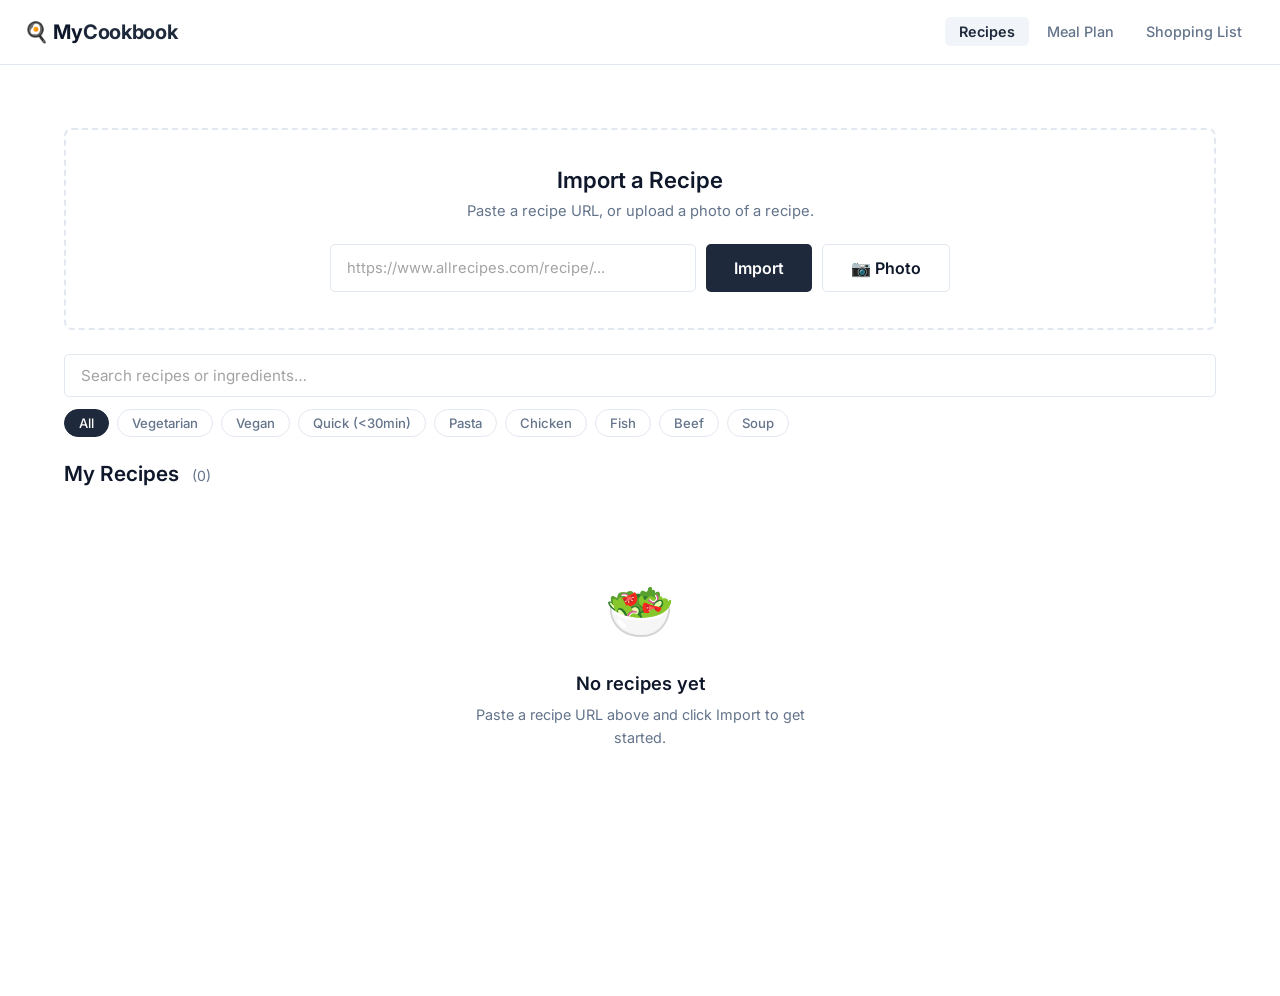
==== commit 3c2571b7: "Remove authentication system entirely — single shared app, no login required Co-Authored-By: Claude " ====
--- a/templates/index.html
+++ b/templates/index.html
@@ -15,7 +15,7 @@
   <meta name="apple-mobile-web-app-title" content="MyCookbook">
   <link rel="apple-touch-icon" href="/static/icons/apple-touch-icon.png">
 
-  <link rel="stylesheet" href="/static/style.css?v=2">
+  <link rel="stylesheet" href="/static/style.css?v=6">
   <link rel="icon" href="/static/icons/icon-192.png">
 </head>
 <body>
@@ -25,46 +25,19 @@
   ====================================================== -->
   <nav class="navbar">
     <div class="navbar-row">
-      <div class="navbar-brand">🍳 My<span>Cookbook</span></div>
+      <div class="navbar-brand">🍳 <span class="brand-text">My<span class="brand-accent">Cookbook</span></span></div>
       <ul class="nav-links">
         <li><a href="#" data-view="recipes"  class="active">Recipes</a></li>
         <li><a href="#" data-view="mealplan">Meal Plan</a></li>
         <li><a href="#" data-view="shopping">Shopping List</a></li>
       </ul>
-      <button class="btn-logout" id="logout-btn" style="display:none">Sign out</button>
     </div>
   </nav>
 
   <!-- ======================================================
-       Auth screen (shown when not logged in)
-  ====================================================== -->
-  <div id="auth-screen" style="display:none">
-    <div class="auth-card">
-      <div class="auth-logo">🍳 MyCookbook</div>
-      <div class="auth-tabs">
-        <button class="auth-tab active" data-tab="login">Sign in</button>
-        <button class="auth-tab" data-tab="register">Create account</button>
-      </div>
-
-      <form id="auth-form" autocomplete="on">
-        <div class="auth-field">
-          <label for="auth-email">Email</label>
-          <input type="email" id="auth-email" autocomplete="email" placeholder="you@example.com" required>
-        </div>
-        <div class="auth-field">
-          <label for="auth-password">Password</label>
-          <input type="password" id="auth-password" autocomplete="current-password" placeholder="••••••••" required>
-        </div>
-        <div id="auth-error" class="auth-error" style="display:none"></div>
-        <button type="submit" class="btn btn-primary auth-submit" id="auth-submit-btn">Sign in</button>
-      </form>
-    </div>
-  </div>
-
-  <!-- ======================================================
        Main content
   ====================================================== -->
-  <main class="main-content" id="app-root" style="display:none">
+  <main class="main-content" id="app-root">
 
     <!-- ==================== RECIPES VIEW ==================== -->
     <section class="view active" id="view-recipes">
@@ -455,6 +428,6 @@
   ====================================================== -->
   <div id="toast-container" aria-live="polite"></div>
 
-  <script src="/static/app.js?v=2"></script>
+  <script src="/static/app.js?v=6"></script>
 </body>
 </html>
--- a/static/style.css
+++ b/static/style.css
@@ -198,7 +198,8 @@
   letter-spacing: -.3px;
 }
 
-.navbar-brand span { color: var(--green); }
+.navbar-brand .brand-accent { color: var(--green); }
+.nav-links a { white-space: nowrap; }
 
 .nav-links {
   display: flex;
@@ -1265,11 +1266,12 @@
 }
 
 @media (max-width: 600px) {
-  .navbar-row { padding: 0 12px; gap: 8px; }
-  .navbar-brand { font-size: 1rem; }
+  .navbar-row { padding: 0 10px; gap: 6px; }
+  .navbar-brand { font-size: 1.1rem; flex-shrink: 0; }
+  .brand-text { display: none; }  /* show only emoji on small screens */
   .nav-links { gap: 2px; }
-  .nav-links a { padding: 5px 7px; font-size: .78rem; }
-  .btn-logout { padding: 5px 8px; font-size: .78rem; }
+  .nav-links a { padding: 6px 9px; font-size: .82rem; }
+  .btn-logout { padding: 5px 8px; font-size: .78rem; flex-shrink: 0; }
   .main-content { padding: 20px 12px; }
   .import-section { padding: 24px 16px; }
   .import-row { flex-direction: column; }
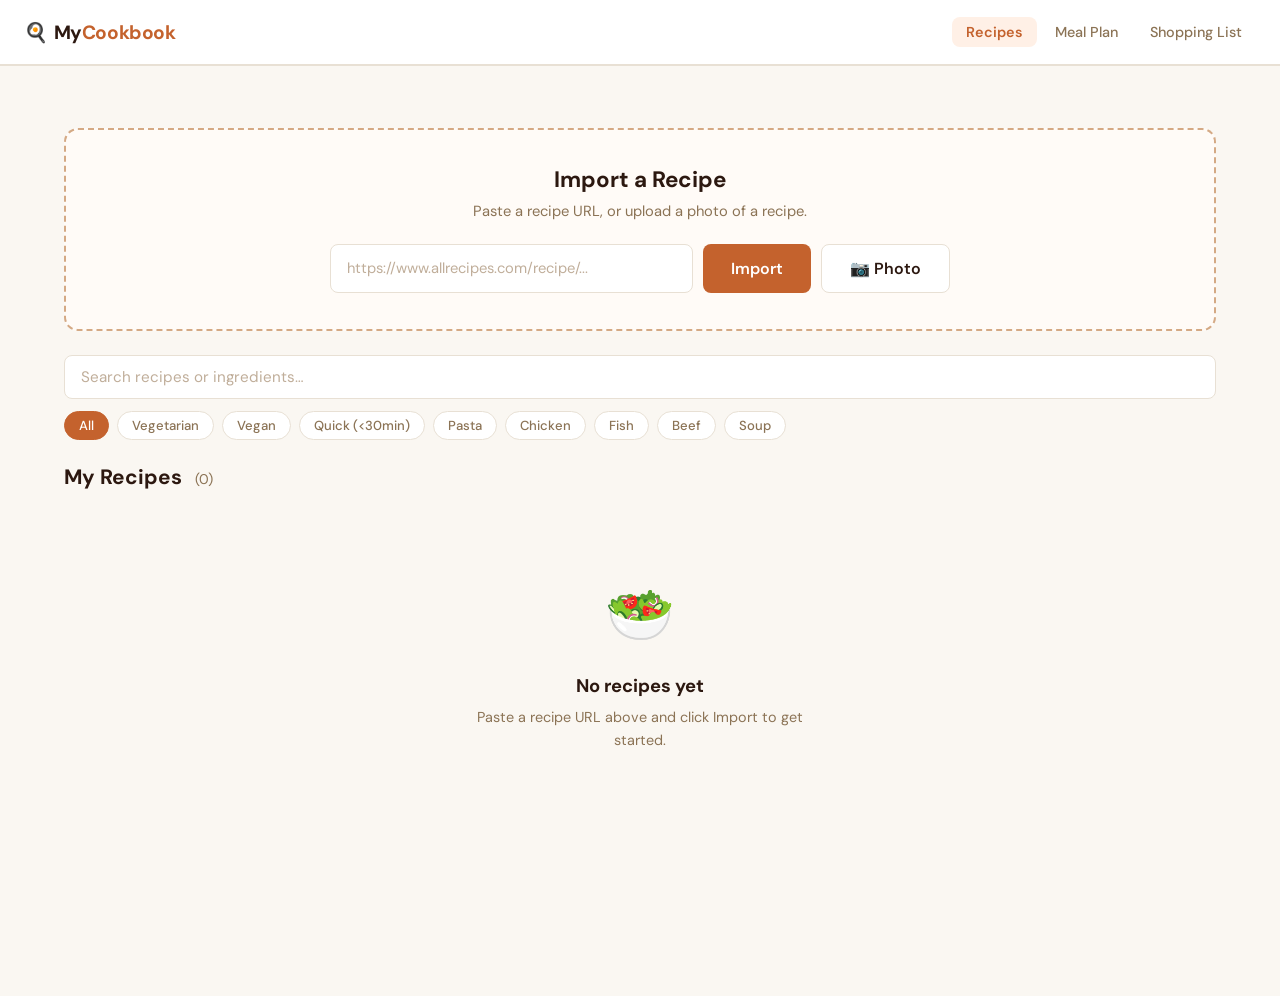
==== commit 8d24680b: "Warm Parchment design overhaul: DM Sans font, terracotta palette, logo home button Co-Authored-By: C" ====
--- a/templates/index.html
+++ b/templates/index.html
@@ -15,7 +15,7 @@
   <meta name="apple-mobile-web-app-title" content="MyCookbook">
   <link rel="apple-touch-icon" href="/static/icons/apple-touch-icon.png">
 
-  <link rel="stylesheet" href="/static/style.css?v=6">
+  <link rel="stylesheet" href="/static/style.css?v=7">
   <link rel="icon" href="/static/icons/icon-192.png">
 </head>
 <body>
@@ -25,7 +25,7 @@
   ====================================================== -->
   <nav class="navbar">
     <div class="navbar-row">
-      <div class="navbar-brand">🍳 <span class="brand-text">My<span class="brand-accent">Cookbook</span></span></div>
+      <button class="navbar-brand" id="home-btn">🍳 <span class="brand-text">My<span class="brand-accent">Cookbook</span></span></button>
       <ul class="nav-links">
         <li><a href="#" data-view="recipes"  class="active">Recipes</a></li>
         <li><a href="#" data-view="mealplan">Meal Plan</a></li>
@@ -428,6 +428,6 @@
   ====================================================== -->
   <div id="toast-container" aria-live="polite"></div>
 
-  <script src="/static/app.js?v=6"></script>
+  <script src="/static/app.js?v=7"></script>
 </body>
 </html>
--- a/static/style.css
+++ b/static/style.css
@@ -1,41 +1,41 @@
 /* ============================================================
-   MyCookbook — global styles
-   ============================================================ */
-
-@import url('https://fonts.googleapis.com/css2?family=Inter:wght@300;400;500;600;700&display=swap');
+   MyCookbook — Warm Parchment theme
+   ============================================================ */
+
+@import url('https://fonts.googleapis.com/css2?family=DM+Sans:ital,opsz,wght@0,9..40,300;0,9..40,400;0,9..40,500;0,9..40,600;0,9..40,700;1,9..40,400&display=swap');
 
 /* ---- Reset & base ---- */
 *, *::before, *::after { box-sizing: border-box; margin: 0; padding: 0; }
 
 :root {
-  /* Clean & Modern palette */
-  --primary:      #1E293B;
-  --primary-dark: #0F172A;
-  --primary-light:#F1F5F9;
-  --accent:       #F97316;
-
-  /* Backward-compat aliases — existing selectors need no changes */
+  /* Warm Parchment palette */
+  --primary:      #C4622D;
+  --primary-dark: #A0471C;
+  --primary-light:#FFF0E6;
+  --accent:       #C4622D;
+
+  /* Backward-compat aliases */
   --green:        var(--primary);
   --green-dark:   var(--primary-dark);
   --green-light:  var(--primary-light);
 
-  --bg:          #FFFFFF;
+  --bg:          #FAF7F2;
   --white:       #FFFFFF;
-  --text:        #0F172A;
-  --text-muted:  #64748B;
-  --border:      #E2E8F0;
-  --shadow-sm:   0 1px 3px rgba(0,0,0,.06);
-  --shadow-md:   0 4px 16px rgba(0,0,0,.10);
-  --shadow-lg:   0 8px 32px rgba(0,0,0,.16);
-  --radius-card: 8px;
-  --radius-btn:  5px;
+  --text:        #2C1810;
+  --text-muted:  #8B7355;
+  --border:      #E8E0D4;
+  --shadow-sm:   0 1px 4px rgba(44,24,16,.07);
+  --shadow-md:   0 4px 18px rgba(44,24,16,.11);
+  --shadow-lg:   0 8px 36px rgba(44,24,16,.16);
+  --radius-card: 14px;
+  --radius-btn:  8px;
   --nav-h:       64px;
 }
 
 html { scroll-behavior: smooth; }
 
 body {
-  font-family: 'Inter', system-ui, sans-serif;
+  font-family: 'DM Sans', system-ui, sans-serif;
   background: var(--bg);
   color: var(--text);
   min-height: 100vh;
@@ -44,8 +44,8 @@
 }
 
 /* ---- Typography ---- */
-h1, h2, h3, h4 { line-height: 1.25; font-weight: 600; }
-a { color: var(--green); text-decoration: none; }
+h1, h2, h3, h4 { line-height: 1.25; font-weight: 700; }
+a { color: var(--primary); text-decoration: none; }
 
 /* ---- Scrollbar ---- */
 ::-webkit-scrollbar { width: 6px; }
@@ -55,131 +55,16 @@
 /* ============================================================
    Navbar
    ============================================================ */
-/* ============================================================
-   Auth screen
-   ============================================================ */
-#auth-screen {
-  min-height: 100vh;
-  display: flex;
-  align-items: center;
-  justify-content: center;
-  background: var(--primary-light);
-  padding: 24px;
-}
-
-.auth-card {
-  background: var(--white);
-  border-radius: 12px;
-  box-shadow: var(--shadow-lg);
-  padding: 40px 36px 36px;
-  width: 100%;
-  max-width: 400px;
-}
-
-.auth-logo {
-  font-size: 1.5rem;
-  font-weight: 700;
-  text-align: center;
-  margin-bottom: 28px;
-  color: var(--text);
-}
-
-.auth-tabs {
-  display: flex;
-  gap: 4px;
-  background: var(--primary-light);
-  border-radius: var(--radius-btn);
-  padding: 4px;
-  margin-bottom: 24px;
-}
-
-.auth-tab {
-  flex: 1;
-  padding: 8px;
-  border: none;
-  background: transparent;
-  border-radius: var(--radius-btn);
-  font-size: .88rem;
-  font-weight: 500;
-  cursor: pointer;
-  color: var(--text-muted);
-  transition: all .15s;
-}
-
-.auth-tab.active {
-  background: var(--white);
-  color: var(--text);
-  box-shadow: var(--shadow-sm);
-}
-
-.auth-field {
-  margin-bottom: 16px;
-}
-
-.auth-field label {
-  display: block;
-  font-size: .85rem;
-  font-weight: 500;
-  color: var(--text-muted);
-  margin-bottom: 6px;
-}
-
-.auth-field input {
-  width: 100%;
-  padding: 10px 14px;
-  border: 1px solid var(--border);
-  border-radius: var(--radius-btn);
-  font-size: .95rem;
-  font-family: inherit;
-  outline: none;
-  transition: border-color .15s;
-}
-
-.auth-field input:focus { border-color: var(--primary); }
-
-.auth-error {
-  color: #DC2626;
-  font-size: .85rem;
-  margin-bottom: 12px;
-  padding: 10px 14px;
-  background: #FEF2F2;
-  border-radius: var(--radius-btn);
-}
-
-.auth-submit {
-  width: 100%;
-  margin-top: 8px;
-  padding: 12px;
-  font-size: 1rem;
-}
-
-/* Logout button in navbar */
-.btn-logout {
-  padding: 6px 14px;
-  border: 1px solid var(--border);
-  border-radius: var(--radius-btn);
-  background: transparent;
-  font-size: .85rem;
-  color: var(--text-muted);
-  cursor: pointer;
-  font-family: inherit;
-  transition: all .15s;
-}
-.btn-logout:hover { background: var(--primary-light); color: var(--text); }
-
-/* ============================================================
-   Navbar
-   ============================================================ */
 .navbar {
   position: fixed;
   top: 0; left: 0; right: 0;
-  /* Safe area padding pushes content below notch/Dynamic Island */
   padding-top: env(safe-area-inset-top);
   padding-left: env(safe-area-inset-left);
   padding-right: env(safe-area-inset-right);
   background: var(--white);
   border-bottom: 1px solid var(--border);
   z-index: 100;
+  box-shadow: 0 1px 0 var(--border);
 }
 
 .navbar-row {
@@ -191,14 +76,24 @@
 }
 
 .navbar-brand {
-  font-size: 1.25rem;
+  font-size: 1.2rem;
   font-weight: 700;
   color: var(--text);
   white-space: nowrap;
-  letter-spacing: -.3px;
-}
-
-.navbar-brand .brand-accent { color: var(--green); }
+  letter-spacing: -.4px;
+  background: none;
+  border: none;
+  cursor: pointer;
+  font-family: inherit;
+  padding: 0;
+  display: flex;
+  align-items: center;
+  gap: 6px;
+  transition: opacity .15s;
+}
+
+.navbar-brand:hover { opacity: .75; }
+.navbar-brand .brand-accent { color: var(--primary); }
 .nav-links a { white-space: nowrap; }
 
 .nav-links {
@@ -217,8 +112,8 @@
   transition: background .15s, color .15s;
 }
 
-.nav-links a:hover { background: var(--green-light); color: var(--green); }
-.nav-links a.active { background: var(--green-light); color: var(--green); font-weight: 600; }
+.nav-links a:hover { background: var(--primary-light); color: var(--primary); }
+.nav-links a.active { background: var(--primary-light); color: var(--primary); font-weight: 600; }
 
 /* ============================================================
    Layout
@@ -255,43 +150,42 @@
 .btn:active { transform: scale(.97); }
 
 .btn-primary {
-  background: var(--green);
+  background: var(--primary);
   color: #fff;
 }
-.btn-primary:hover { background: var(--primary-dark); box-shadow: 0 2px 8px rgba(30,41,59,.30); }
+.btn-primary:hover { background: var(--primary-dark); box-shadow: 0 2px 10px rgba(196,98,45,.35); }
 
 .btn-secondary {
   background: var(--white);
   color: var(--text);
-  border: 1px solid var(--border);
-}
-.btn-secondary:hover { background: var(--bg); }
+  border: 1.5px solid var(--border);
+}
+.btn-secondary:hover { background: var(--bg); border-color: #D4A984; }
 
 .btn-ghost {
   background: transparent;
   color: var(--text-muted);
   padding: 6px 10px;
 }
-.btn-ghost:hover { background: var(--border); color: var(--text); }
+.btn-ghost:hover { background: var(--primary-light); color: var(--primary); }
 
 .btn-danger {
-  background: #FEE2E2;
-  color: #B91C1C;
-  border: 1px solid #FECACA;
-}
-.btn-danger:hover { background: #FECACA; }
+  background: #FEF0EC;
+  color: #A0471C;
+  border: 1px solid #F5C9B5;
+}
+.btn-danger:hover { background: #F5C9B5; }
 
 .btn-sm { padding: 6px 12px; font-size: .82rem; }
 .btn-lg { padding: 13px 28px; font-size: 1rem; }
-
 .btn:disabled { opacity: .5; cursor: not-allowed; pointer-events: none; }
 
 /* ============================================================
    Import Section
    ============================================================ */
 .import-section {
-  background: var(--white);
-  border: 2px dashed var(--border);
+  background: #FFFBF7;
+  border: 2px dashed #D4A984;
   border-radius: var(--radius-card);
   padding: 36px 40px;
   margin-bottom: 24px;
@@ -299,7 +193,7 @@
   transition: border-color .2s;
 }
 
-.import-section:focus-within { border-color: var(--accent); }
+.import-section:focus-within { border-color: var(--primary); }
 
 .import-section h2 {
   font-size: 1.4rem;
@@ -327,20 +221,18 @@
   border-radius: var(--radius-btn);
   font-family: inherit;
   font-size: .92rem;
-  background: var(--bg);
+  background: var(--white);
   color: var(--text);
   transition: border-color .15s;
 }
 
-.import-row input:focus { outline: none; border-color: var(--accent); }
-.import-row input::placeholder { color: #A3A3A3; }
+.import-row input:focus { outline: none; border-color: var(--primary); }
+.import-row input::placeholder { color: #C0AE9A; }
 
 /* ============================================================
    Search & Filter Section
    ============================================================ */
-.search-filter-section {
-  margin-bottom: 24px;
-}
+.search-filter-section { margin-bottom: 24px; }
 
 .search-bar {
   width: 100%;
@@ -355,8 +247,8 @@
   margin-bottom: 12px;
 }
 
-.search-bar:focus { outline: none; border-color: var(--accent); }
-.search-bar::placeholder { color: #A3A3A3; }
+.search-bar:focus { outline: none; border-color: var(--primary); }
+.search-bar::placeholder { color: #C0AE9A; }
 
 .tag-chips {
   display: flex;
@@ -378,16 +270,8 @@
   white-space: nowrap;
 }
 
-.tag-chip:hover {
-  border-color: var(--green);
-  color: var(--green);
-}
-
-.tag-chip.active {
-  background: var(--green);
-  color: #fff;
-  border-color: var(--green);
-}
+.tag-chip:hover { border-color: var(--primary); color: var(--primary); }
+.tag-chip.active { background: var(--primary); color: #fff; border-color: var(--primary); }
 
 /* ============================================================
    Spinner
@@ -403,13 +287,12 @@
 .spinner {
   width: 36px; height: 36px;
   border: 3px solid var(--border);
-  border-top-color: var(--green);
+  border-top-color: var(--primary);
   border-radius: 50%;
   animation: spin .7s linear infinite;
 }
 
 @keyframes spin { to { transform: rotate(360deg); } }
-
 .spinner-wrap p { color: var(--text-muted); font-size: .88rem; }
 
 /* ============================================================
@@ -439,12 +322,17 @@
   border-radius: var(--radius-card);
   overflow: hidden;
   box-shadow: var(--shadow-sm);
-  cursor: pointer;
-  transition: box-shadow .2s, transform .2s;
+  border: 1px solid var(--border);
+  cursor: pointer;
+  transition: box-shadow .2s, transform .2s, border-color .2s;
   position: relative;
 }
 
-.recipe-card:hover { box-shadow: var(--shadow-md); transform: translateY(-3px); }
+.recipe-card:hover {
+  box-shadow: var(--shadow-md);
+  transform: translateY(-3px);
+  border-color: #D4A984;
+}
 
 .card-img-wrap {
   width: 100%;
@@ -468,7 +356,7 @@
   align-items: center;
   justify-content: center;
   font-size: 3rem;
-  background: linear-gradient(135deg, #F8FAFC, #F1F5F9);
+  background: linear-gradient(135deg, #FDF0E6, #F5E0CC);
 }
 
 .card-body { padding: 14px 16px 16px; }
@@ -505,8 +393,8 @@
   font-size: .72rem;
   padding: 2px 8px;
   border-radius: 10px;
-  background: var(--green-light);
-  color: var(--green-dark);
+  background: var(--primary-light);
+  color: var(--primary-dark);
   font-weight: 500;
 }
 
@@ -535,8 +423,8 @@
 }
 
 .card-action-btn:active { transform: scale(.9); }
-.card-action-btn.delete { background: rgba(255,255,255,.9); color: #EF4444; }
-.card-action-btn.delete:hover { background: #FEE2E2; }
+.card-action-btn.delete { background: rgba(255,255,255,.92); color: #A0471C; }
+.card-action-btn.delete:hover { background: #FEF0EC; }
 
 /* ============================================================
    Empty state
@@ -557,7 +445,7 @@
 .modal-backdrop {
   position: fixed;
   inset: 0;
-  background: rgba(0,0,0,.45);
+  background: rgba(44,24,16,.4);
   z-index: 200;
   display: flex;
   align-items: flex-start;
@@ -573,7 +461,7 @@
 
 .modal {
   background: var(--white);
-  border-radius: 16px;
+  border-radius: 18px;
   width: 100%;
   max-width: 820px;
   box-shadow: var(--shadow-lg);
@@ -601,7 +489,7 @@
   align-items: center;
   justify-content: center;
   font-size: 5rem;
-  background: linear-gradient(135deg, #F8FAFC, #F1F5F9);
+  background: linear-gradient(135deg, #FDF0E6, #F5E0CC);
 }
 
 .modal-close {
@@ -609,7 +497,7 @@
   top: 14px; right: 14px;
   width: 36px; height: 36px;
   border-radius: 50%;
-  background: rgba(255,255,255,.9);
+  background: rgba(255,255,255,.92);
   border: none;
   font-size: 1.2rem;
   cursor: pointer;
@@ -621,13 +509,12 @@
 
 .modal-close:hover { background: var(--white); }
 
-/* Edit button in modal hero area */
 .modal-edit-btn {
   position: absolute;
   top: 14px; right: 58px;
   width: 36px; height: 36px;
   border-radius: 50%;
-  background: rgba(255,255,255,.9);
+  background: rgba(255,255,255,.92);
   border: none;
   font-size: 1rem;
   cursor: pointer;
@@ -640,7 +527,6 @@
 .modal-edit-btn:hover { background: var(--white); }
 
 .modal-body { padding: 28px 32px 36px; }
-
 .modal-title { font-size: 1.6rem; margin-bottom: 6px; }
 
 .modal-meta {
@@ -660,6 +546,7 @@
   background: var(--bg);
   padding: 5px 12px;
   border-radius: 20px;
+  border: 1px solid var(--border);
 }
 
 .servings-ctrl {
@@ -671,6 +558,7 @@
   border-radius: 20px;
   font-size: .88rem;
   color: var(--text-muted);
+  border: 1px solid var(--border);
 }
 
 .servings-btn {
@@ -681,10 +569,10 @@
   cursor: pointer;
   font-size: .9rem;
   display: flex; align-items: center; justify-content: center;
-  transition: border-color .15s;
-}
-
-.servings-btn:hover { border-color: var(--green); color: var(--green); }
+  transition: border-color .15s, color .15s;
+}
+
+.servings-btn:hover { border-color: var(--primary); color: var(--primary); }
 #servings-display { font-weight: 600; color: var(--text); min-width: 20px; text-align: center; }
 
 .modal-desc {
@@ -702,14 +590,15 @@
 }
 
 .nutrition-badge {
-  background: var(--green-light);
-  color: var(--green-dark);
-  border-radius: 8px;
+  background: var(--primary-light);
+  color: var(--primary-dark);
+  border-radius: 10px;
   padding: 6px 14px;
   font-size: .8rem;
   font-weight: 600;
   text-transform: uppercase;
   letter-spacing: .3px;
+  border: 1px solid #F5C9B5;
 }
 
 .nutrition-badge span { display: block; font-size: .75rem; font-weight: 400; color: var(--text-muted); text-transform: none; }
@@ -726,7 +615,7 @@
   font-weight: 700;
   margin-bottom: 14px;
   padding-bottom: 8px;
-  border-bottom: 2px solid var(--green-light);
+  border-bottom: 2px solid var(--primary-light);
   color: var(--text);
 }
 
@@ -743,7 +632,7 @@
 .ingredients-list li::before {
   content: '';
   width: 6px; height: 6px;
-  background: var(--green);
+  background: var(--primary);
   border-radius: 50%;
   flex-shrink: 0;
   margin-top: 6px;
@@ -762,10 +651,9 @@
 .instructions-list li::before {
   content: counter(steps);
   position: absolute;
-  left: 0;
-  top: 10px;
+  left: 0; top: 10px;
   width: 28px; height: 28px;
-  background: var(--green);
+  background: var(--primary);
   color: #fff;
   border-radius: 50%;
   display: flex;
@@ -783,14 +671,12 @@
 }
 
 .source-link { font-size: .8rem; color: var(--text-muted); margin-left: auto; }
-.source-link a { color: var(--green); }
-
-/* ============================================================
-   Edit Mode (inside recipe modal & preview modal)
-   ============================================================ */
-.edit-field-group {
-  margin-bottom: 16px;
-}
+.source-link a { color: var(--primary); }
+
+/* ============================================================
+   Edit Mode
+   ============================================================ */
+.edit-field-group { margin-bottom: 16px; }
 
 .edit-field-row {
   display: flex;
@@ -818,7 +704,7 @@
   transition: border-color .15s;
 }
 
-.edit-input:focus { outline: none; border-color: var(--accent); }
+.edit-input:focus { outline: none; border-color: var(--primary); }
 
 .edit-textarea {
   width: 100%;
@@ -834,7 +720,7 @@
   line-height: 1.6;
 }
 
-.edit-textarea:focus { outline: none; border-color: var(--accent); }
+.edit-textarea:focus { outline: none; border-color: var(--primary); }
 
 .edit-tags-checkboxes {
   display: flex;
@@ -851,7 +737,7 @@
 }
 
 .edit-tag-item input[type="checkbox"] {
-  accent-color: var(--green);
+  accent-color: var(--primary);
   width: 15px; height: 15px;
   cursor: pointer;
 }
@@ -883,13 +769,14 @@
   border-radius: var(--radius-card);
   overflow: hidden;
   box-shadow: var(--shadow-sm);
+  border: 1px solid var(--border);
   min-height: 160px;
   display: flex;
   flex-direction: column;
 }
 
 .day-header {
-  background: var(--green);
+  background: var(--primary);
   color: #fff;
   text-align: center;
   padding: 8px 4px;
@@ -908,12 +795,12 @@
 }
 
 .day-recipe-chip {
-  background: var(--green-light);
+  background: var(--primary-light);
   border-radius: 6px;
   padding: 4px 6px;
   font-size: .72rem;
   font-weight: 600;
-  color: var(--green-dark);
+  color: var(--primary-dark);
   display: flex;
   align-items: center;
   justify-content: space-between;
@@ -925,7 +812,7 @@
   border: none;
   background: none;
   cursor: pointer;
-  color: var(--green-dark);
+  color: var(--primary-dark);
   opacity: .6;
   font-size: .85rem;
   padding: 0;
@@ -947,13 +834,14 @@
   transition: border-color .15s, color .15s;
 }
 
-.day-add-btn:hover { border-color: var(--green); color: var(--green); }
+.day-add-btn:hover { border-color: var(--primary); color: var(--primary); }
 
 .mealplan-sidebar {
   background: var(--white);
   border-radius: var(--radius-card);
   padding: 20px;
   box-shadow: var(--shadow-sm);
+  border: 1px solid var(--border);
   position: sticky;
   top: calc(var(--nav-h) + env(safe-area-inset-top) + 20px);
 }
@@ -984,10 +872,10 @@
   cursor: pointer;
   font-size: .95rem;
   display: flex; align-items: center; justify-content: center;
-  transition: border-color .15s;
-}
-
-.number-input button:hover { border-color: var(--green); color: var(--green); }
+  transition: border-color .15s, color .15s;
+}
+
+.number-input button:hover { border-color: var(--primary); color: var(--primary); }
 .number-input span { font-weight: 700; min-width: 20px; text-align: center; }
 
 /* ============================================================
@@ -997,6 +885,7 @@
   background: var(--white);
   border-radius: var(--radius-card);
   box-shadow: var(--shadow-sm);
+  border: 1px solid var(--border);
   overflow: hidden;
 }
 
@@ -1075,6 +964,7 @@
    Recipe Picker Modal (Meal Plan)
    ============================================================ */
 .picker-list { max-height: 360px; overflow-y: auto; }
+
 .picker-item {
   display: flex;
   align-items: center;
@@ -1089,7 +979,7 @@
 
 .picker-thumb {
   width: 44px; height: 44px;
-  border-radius: 6px;
+  border-radius: 8px;
   overflow: hidden;
   background: var(--border);
   flex-shrink: 0;
@@ -1102,7 +992,6 @@
 .picker-thumb img { width: 100%; height: 100%; object-fit: cover; }
 .picker-item-name { font-size: .9rem; font-weight: 500; }
 
-/* Multi-recipe picker */
 .multi-picker-item {
   display: flex;
   align-items: center;
@@ -1117,7 +1006,7 @@
 .multi-picker-item:hover { background: var(--bg); }
 .multi-picker-item input[type="checkbox"] {
   width: 18px; height: 18px;
-  accent-color: var(--green);
+  accent-color: var(--primary);
   flex-shrink: 0;
   cursor: pointer;
 }
@@ -1125,7 +1014,13 @@
 .multi-picker-item-info { flex: 1; min-width: 0; }
 .multi-picker-item-title { font-weight: 600; font-size: .95rem; }
 .multi-picker-item-meta  { font-size: .8rem; color: var(--text-muted); margin-top: 2px; }
-.picker-thumb-placeholder { width: 100%; height: 100%; display: flex; align-items: center; justify-content: center; background: var(--bg); border-radius: 6px; font-size: 1.4rem; }
+.picker-thumb-placeholder {
+  width: 100%; height: 100%;
+  display: flex; align-items: center; justify-content: center;
+  background: linear-gradient(135deg, #FDF0E6, #F5E0CC);
+  border-radius: 6px;
+  font-size: 1.4rem;
+}
 
 /* ============================================================
    Shopping List View
@@ -1142,6 +1037,7 @@
   border-radius: var(--radius-card);
   padding: 20px;
   box-shadow: var(--shadow-sm);
+  border: 1px solid var(--border);
   position: sticky;
   top: calc(var(--nav-h) + env(safe-area-inset-top) + 20px);
 }
@@ -1171,7 +1067,7 @@
 }
 
 .store-toggle input:checked + label {
-  background: var(--green);
+  background: var(--primary);
   color: #fff;
 }
 
@@ -1180,6 +1076,7 @@
   border-radius: var(--radius-card);
   padding: 24px;
   box-shadow: var(--shadow-sm);
+  border: 1px solid var(--border);
 }
 
 .shopping-list-panel.empty { text-align: center; color: var(--text-muted); padding: 60px 24px; }
@@ -1194,7 +1091,7 @@
   color: var(--text-muted);
   margin-bottom: 10px;
   padding-bottom: 6px;
-  border-bottom: 2px solid var(--green-light);
+  border-bottom: 2px solid var(--primary-light);
 }
 
 .shopping-item {
@@ -1207,8 +1104,7 @@
 }
 
 .shopping-item:last-child { border-bottom: none; }
-
-.shopping-item input[type="checkbox"] { accent-color: var(--green); width: 16px; height: 16px; cursor: pointer; flex-shrink: 0; }
+.shopping-item input[type="checkbox"] { accent-color: var(--primary); width: 16px; height: 16px; cursor: pointer; flex-shrink: 0; }
 .shopping-item label { cursor: pointer; flex: 1; }
 .shopping-item input:checked + label { text-decoration: line-through; color: var(--text-muted); }
 
@@ -1241,9 +1137,9 @@
   max-width: 320px;
 }
 
-.toast.success { background: var(--green); }
-.toast.error   { background: #EF4444; }
-.toast.warning { background: #F59E0B; }
+.toast.success { background: var(--primary); }
+.toast.error   { background: #B91C1C; }
+.toast.warning { background: #B45309; }
 
 @keyframes toastIn  { from { opacity: 0; transform: translateY(12px); } to { opacity: 1; transform: none; } }
 @keyframes toastOut { from { opacity: 1; } to { opacity: 0; transform: translateY(-6px); } }
@@ -1266,12 +1162,11 @@
 }
 
 @media (max-width: 600px) {
-  .navbar-row { padding: 0 10px; gap: 6px; }
-  .navbar-brand { font-size: 1.1rem; flex-shrink: 0; }
-  .brand-text { display: none; }  /* show only emoji on small screens */
+  .navbar-row { padding: 0 12px; gap: 6px; }
+  .navbar-brand { font-size: 1rem; flex-shrink: 0; }
+  .brand-text { display: none; }
   .nav-links { gap: 2px; }
-  .nav-links a { padding: 6px 9px; font-size: .82rem; }
-  .btn-logout { padding: 5px 8px; font-size: .78rem; flex-shrink: 0; }
+  .nav-links a { padding: 6px 10px; font-size: .82rem; }
   .main-content { padding: 20px 12px; }
   .import-section { padding: 24px 16px; }
   .import-row { flex-direction: column; }
@@ -1287,9 +1182,9 @@
   display: inline-flex;
   align-items: center;
   gap: 6px;
-  background: var(--green-light);
-  color: var(--green-dark);
-  border: 1px solid var(--border);
+  background: var(--primary-light);
+  color: var(--primary-dark);
+  border: 1px solid #F5C9B5;
   border-radius: 20px;
   padding: 5px 12px;
   font-size: .82rem;
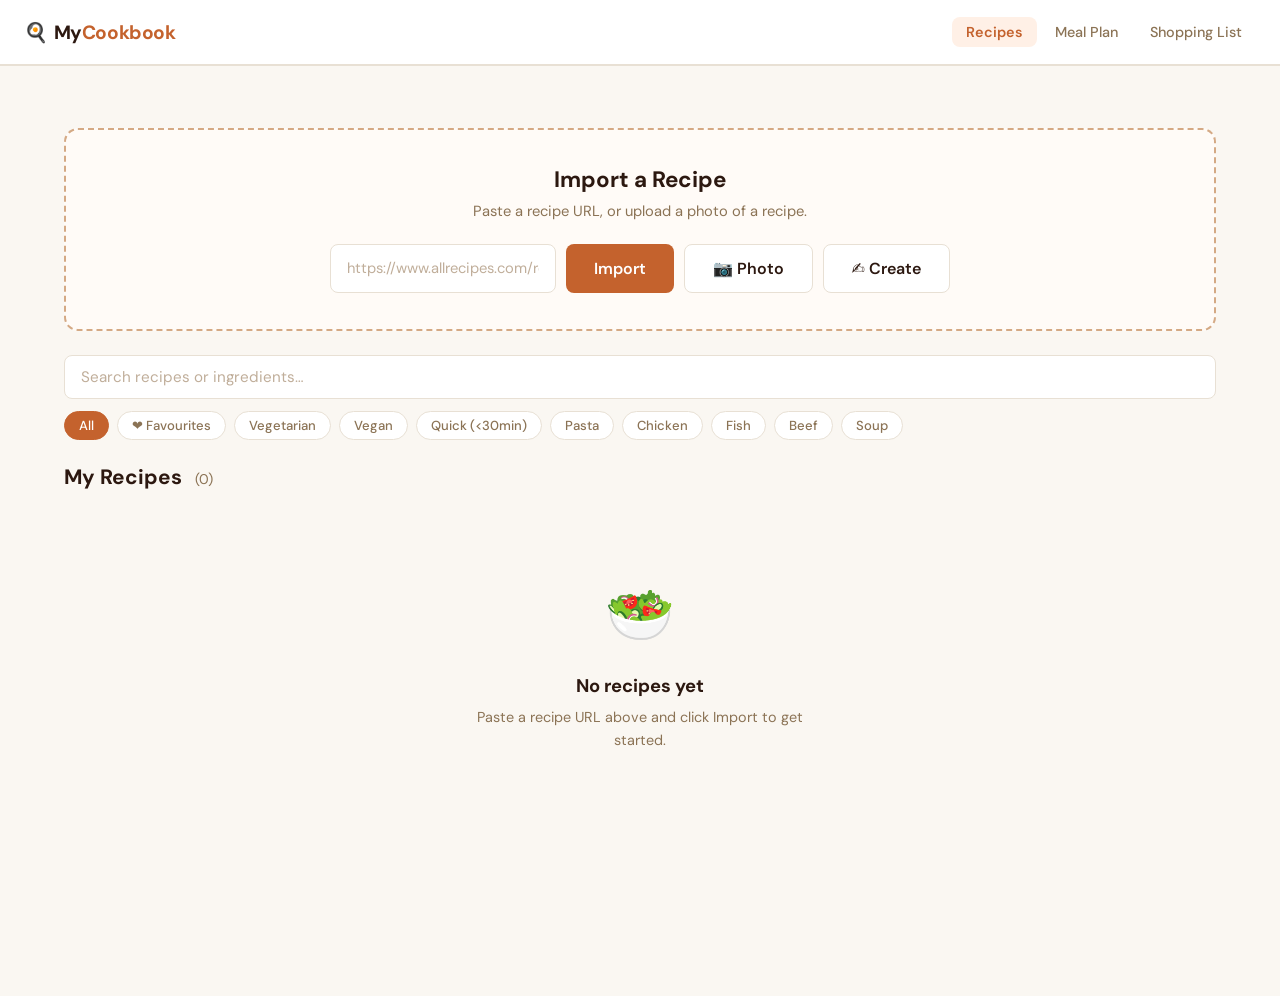
==== commit fdb808fd: "Add cook mode, favourites, create from scratch; remove AH/Lidl/print - Cook mode: full-screen step-b" ====
--- a/templates/index.html
+++ b/templates/index.html
@@ -15,7 +15,7 @@
   <meta name="apple-mobile-web-app-title" content="MyCookbook">
   <link rel="apple-touch-icon" href="/static/icons/apple-touch-icon.png">
 
-  <link rel="stylesheet" href="/static/style.css?v=7">
+  <link rel="stylesheet" href="/static/style.css?v=9">
   <link rel="icon" href="/static/icons/icon-192.png">
 </head>
 <body>
@@ -60,6 +60,9 @@
           <button class="btn btn-secondary btn-lg" id="import-photo-btn">
             📷 Photo
           </button>
+          <button class="btn btn-secondary btn-lg" id="create-btn">
+            ✍️ Create
+          </button>
           <input type="file" id="import-image-input" accept="image/*" style="display:none">
         </div>
         <div id="import-spinner" class="spinner-wrap hidden" style="margin-top:16px">
@@ -80,6 +83,7 @@
         <!-- Tag filter chips -->
         <div class="tag-chips" id="tag-chips">
           <button class="tag-chip active" data-tag="All">All</button>
+  <button class="tag-chip" data-tag="Favourites">❤️ Favourites</button>
           <button class="tag-chip" data-tag="Vegetarian">Vegetarian</button>
           <button class="tag-chip" data-tag="Vegan">Vegan</button>
           <button class="tag-chip" data-tag="Quick">Quick (&lt;30min)</button>
@@ -165,37 +169,12 @@
 
         <!-- Controls sidebar -->
         <aside class="shopping-controls">
-          <h3>Store</h3>
-          <div class="store-toggle">
-            <input type="radio" name="store" id="store-ah" value="Albert Heijn" checked>
-            <label for="store-ah">Albert Heijn</label>
-            <input type="radio" name="store" id="store-lidl" value="Lidl">
-            <label for="store-lidl">Lidl</label>
-          </div>
-
-          <!-- AH authentication section (shown only when AH is selected) -->
-          <div id="ah-auth-section" style="display:none;margin-top:14px">
-            <div id="ah-status-disconnected">
-              <button class="btn btn-secondary" style="width:100%" id="ah-connect-btn">
-                🔗 Connect Albert Heijn
-              </button>
-            </div>
-            <div id="ah-status-connected" style="display:none">
-              <div class="ah-connected-badge">✓ Albert Heijn connected</div>
-              <button class="btn btn-secondary btn-sm" id="ah-disconnect-btn" style="width:100%;margin-top:6px">
-                Disconnect
-              </button>
-            </div>
-            <button class="btn btn-primary" style="width:100%;margin-top:10px" id="ah-send-btn" disabled>
-              🛒 Send to AH app
-            </button>
-          </div>
 
           <button class="btn btn-primary" style="width:100%;margin-top:14px;margin-bottom:8px" onclick="renderShoppingList()">
             ↻ Refresh List
           </button>
-          <button class="btn btn-secondary" style="width:100%" onclick="window.print()">
-            🖨️ Print
+          <button class="btn btn-secondary" style="width:100%" id="share-list-btn">
+            📤 Share List
           </button>
         </aside>
       </div>
@@ -238,7 +217,8 @@
           </div>
 
           <div class="modal-footer">
-            <button class="btn btn-primary" id="add-to-mealplan-btn">📅 Add to Meal Plan</button>
+            <button class="btn btn-primary" id="cook-mode-btn">👨‍🍳 Cook</button>
+            <button class="btn btn-secondary" id="add-to-mealplan-btn">📅 Add to Meal Plan</button>
             <span class="source-link hidden" id="modal-source"></span>
           </div>
         </div>
@@ -376,50 +356,24 @@
     </div>
   </div>
 
-  <!-- ======================================================
-       Albert Heijn Connect Modal
-  ====================================================== -->
-  <div class="modal-backdrop" id="ah-connect-modal" role="dialog" aria-modal="true">
-    <div class="modal" style="max-width:500px">
-      <button class="modal-close" id="ah-modal-close" aria-label="Close">✕</button>
-      <div class="modal-body" style="padding-top:52px">
-        <h2 style="margin-bottom:6px;font-size:1.15rem">Connect Albert Heijn</h2>
-        <p style="color:var(--text-muted);font-size:.88rem;margin-bottom:20px">
-          Follow these steps to link your AH account.
-        </p>
-        <ol class="ah-steps">
-          <li>Click <strong>Open AH Login</strong> below — a new tab will open.</li>
-          <li>Log in with your Albert Heijn account.</li>
-          <li>After logging in your browser will show an error page. That's expected. <strong>Copy the full URL</strong> from the address bar (it starts with <code>appie://</code>).</li>
-          <li>Paste it in the field below and click <strong>Connect</strong>.</li>
-        </ol>
-
-        <a
-          href="https://login.ah.nl/secure/oauth/authorize?client_id=appie-ios&response_type=code&redirect_uri=appie%3A%2F%2Flogin-exit"
-          target="_blank"
-          rel="noopener"
-          class="btn btn-secondary"
-          style="display:inline-block;margin-bottom:20px"
-        >↗ Open AH Login</a>
-
-        <div class="edit-field-group">
-          <label class="edit-label" for="ah-code-input">Paste the address-bar URL here</label>
-          <input
-            type="text"
-            id="ah-code-input"
-            class="edit-input"
-            placeholder="appie://login-exit?code=..."
-            autocomplete="off"
-            spellcheck="false"
-          >
-        </div>
-        <p id="ah-connect-error" style="color:var(--danger,#e53935);font-size:.85rem;margin-top:6px;display:none"></p>
-
-        <div style="margin-top:20px;display:flex;justify-content:flex-end;gap:10px">
-          <button class="btn btn-secondary" id="ah-modal-cancel">Cancel</button>
-          <button class="btn btn-primary" id="ah-modal-connect-btn">Connect</button>
-        </div>
-      </div>
+
+  <!-- ======================================================
+       Cook Mode Overlay
+  ====================================================== -->
+  <div id="cook-mode" class="cook-mode-overlay hidden">
+    <div class="cook-mode-header">
+      <button class="cook-close-btn" id="cook-close-btn">✕</button>
+      <span id="cook-title" class="cook-title-text"></span>
+      <span id="cook-progress" class="cook-progress-text"></span>
+    </div>
+    <div class="cook-mode-body">
+      <div id="cook-step-number" class="cook-step-number"></div>
+      <div id="cook-step-text" class="cook-step-text"></div>
+      <div id="cook-timer-area" class="cook-timer-area"></div>
+    </div>
+    <div class="cook-mode-nav">
+      <button class="btn btn-secondary cook-nav-btn" id="cook-prev-btn">← Prev</button>
+      <button class="btn btn-primary cook-nav-btn" id="cook-next-btn">Next →</button>
     </div>
   </div>
 
@@ -428,6 +382,6 @@
   ====================================================== -->
   <div id="toast-container" aria-live="polite"></div>
 
-  <script src="/static/app.js?v=7"></script>
+  <script src="/static/app.js?v=9"></script>
 </body>
 </html>
--- a/static/style.css
+++ b/static/style.css
@@ -1210,3 +1210,143 @@
   border-radius: 4px;
   font-size: .82rem;
 }
+
+/* ============================================================
+   Favourites heart button
+   ============================================================ */
+.card-action-btn.fav {
+  color: var(--border);
+  font-size: 1.1rem;
+  transition: color .15s, transform .15s;
+}
+.card-action-btn.fav:hover { color: #e53935; transform: scale(1.2); }
+.card-action-btn.fav.active { color: #e53935; }
+
+/* ============================================================
+   Cook Mode Overlay
+   ============================================================ */
+.cook-mode-overlay {
+  position: fixed;
+  inset: 0;
+  background: var(--bg);
+  z-index: 500;
+  display: flex;
+  flex-direction: column;
+  padding-top: env(safe-area-inset-top);
+  padding-bottom: env(safe-area-inset-bottom);
+}
+.cook-mode-overlay.hidden { display: none; }
+
+.cook-mode-header {
+  display: flex;
+  align-items: center;
+  justify-content: space-between;
+  padding: 14px 20px;
+  border-bottom: 1px solid var(--border);
+  gap: 12px;
+}
+.cook-close-btn {
+  background: none;
+  border: none;
+  font-size: 1.2rem;
+  cursor: pointer;
+  color: var(--text-muted);
+  padding: 4px 8px;
+  border-radius: var(--radius-btn);
+  flex-shrink: 0;
+}
+.cook-close-btn:hover { background: var(--border); }
+.cook-title-text {
+  font-weight: 600;
+  font-size: .95rem;
+  color: var(--text);
+  overflow: hidden;
+  text-overflow: ellipsis;
+  white-space: nowrap;
+  flex: 1;
+}
+.cook-progress-text {
+  font-size: .88rem;
+  color: var(--text-muted);
+  font-weight: 500;
+  flex-shrink: 0;
+}
+
+.cook-mode-body {
+  flex: 1;
+  display: flex;
+  flex-direction: column;
+  justify-content: center;
+  align-items: center;
+  padding: 40px 32px;
+  text-align: center;
+  overflow-y: auto;
+  gap: 20px;
+}
+.cook-step-number {
+  font-size: .8rem;
+  font-weight: 600;
+  letter-spacing: .1em;
+  text-transform: uppercase;
+  color: var(--primary);
+}
+.cook-step-text {
+  font-size: clamp(1.15rem, 3vw, 1.6rem);
+  line-height: 1.65;
+  color: var(--text);
+  max-width: 600px;
+}
+.cook-timer-area {
+  display: flex;
+  flex-wrap: wrap;
+  gap: 10px;
+  justify-content: center;
+  margin-top: 8px;
+}
+.cook-timer-start {
+  background: var(--primary-light);
+  color: var(--primary-dark);
+  border: 1px solid var(--primary);
+  border-radius: 24px;
+  padding: 10px 20px;
+  font-size: .95rem;
+  font-family: inherit;
+  cursor: pointer;
+  font-weight: 500;
+  transition: background .15s;
+}
+.cook-timer-start:hover { background: var(--primary); color: #fff; }
+.cook-timer.running {
+  display: flex;
+  align-items: center;
+  gap: 12px;
+  background: var(--primary);
+  color: #fff;
+  border-radius: 24px;
+  padding: 10px 20px;
+}
+.cook-timer-display { font-size: 1.3rem; font-weight: 700; font-variant-numeric: tabular-nums; }
+.cook-timer-stop {
+  background: rgba(255,255,255,.2);
+  border: none;
+  color: #fff;
+  border-radius: 16px;
+  padding: 4px 12px;
+  cursor: pointer;
+  font-family: inherit;
+  font-size: .85rem;
+}
+
+.cook-mode-nav {
+  display: flex;
+  gap: 12px;
+  padding: 20px 24px;
+  justify-content: center;
+  border-top: 1px solid var(--border);
+}
+.cook-nav-btn { min-width: 120px; }
+
+@media (max-width: 480px) {
+  .cook-mode-body { padding: 28px 20px; }
+  .cook-nav-btn { min-width: 100px; }
+}
